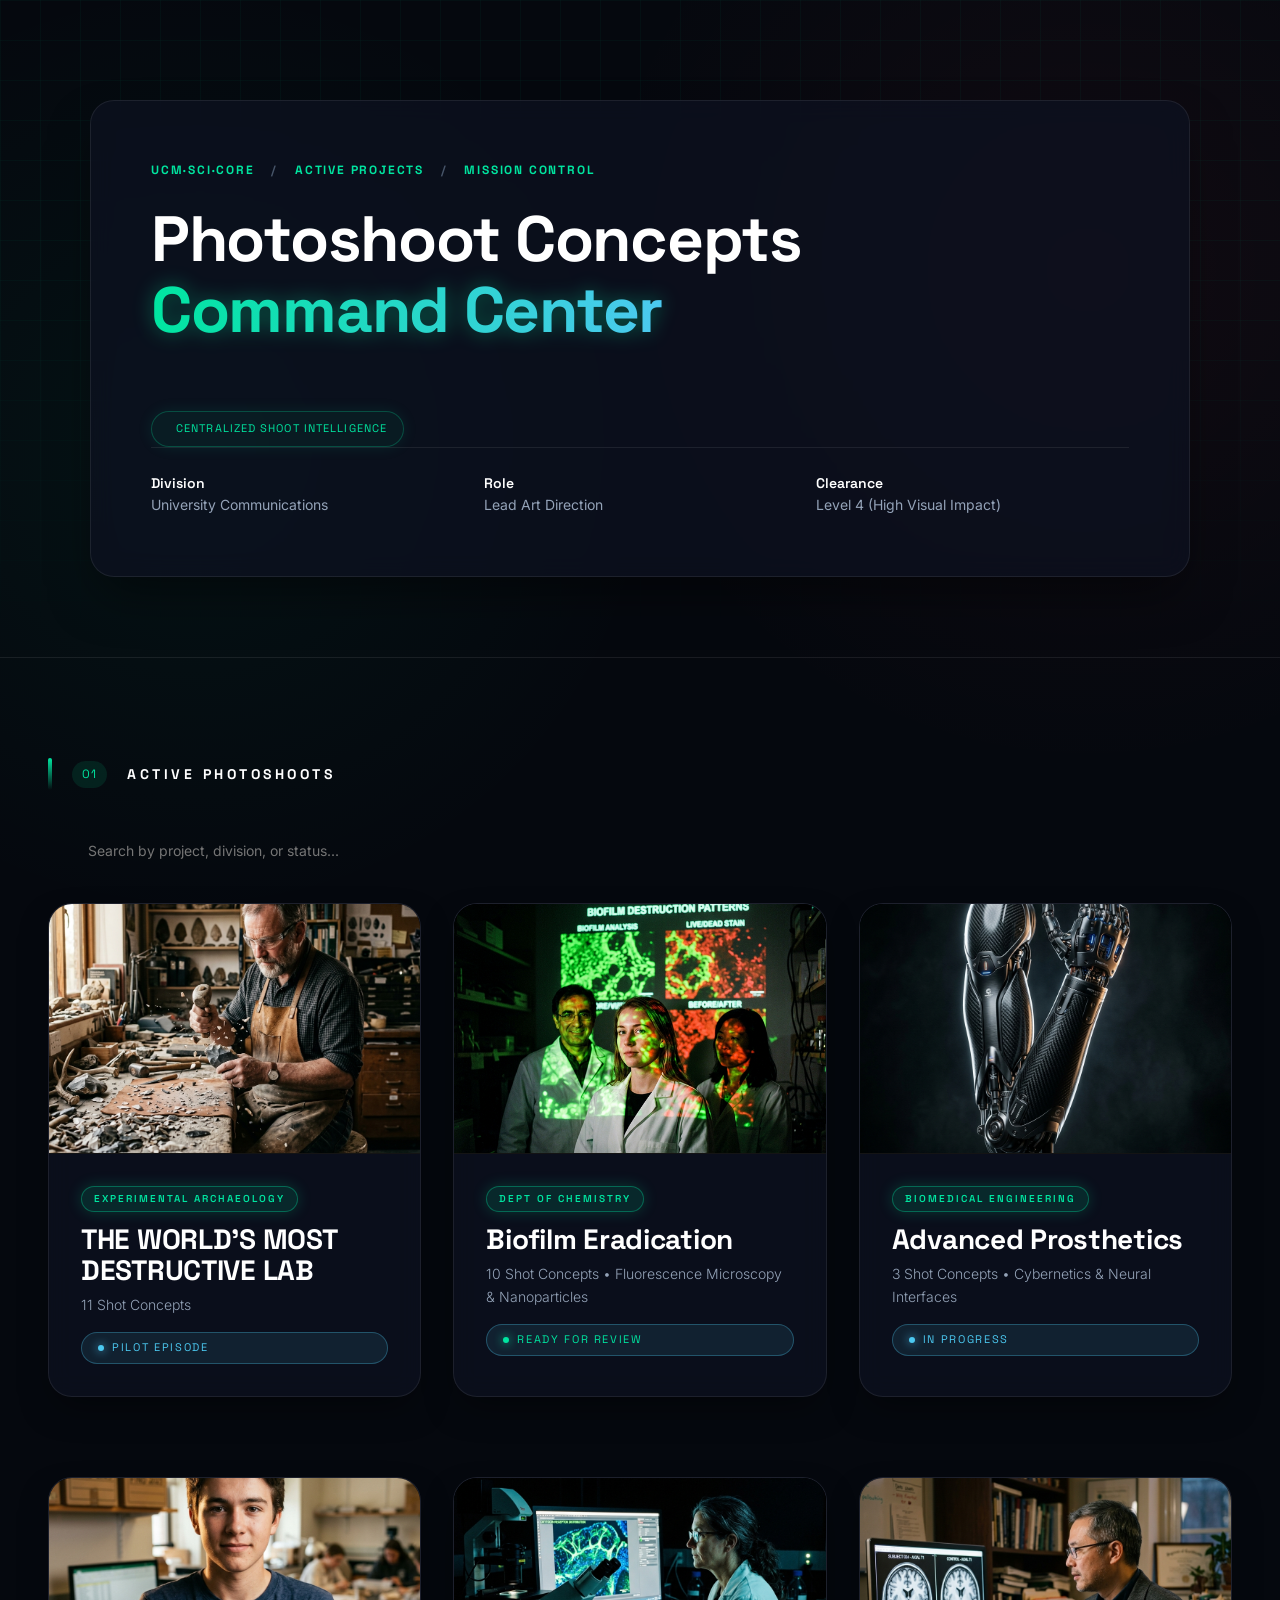
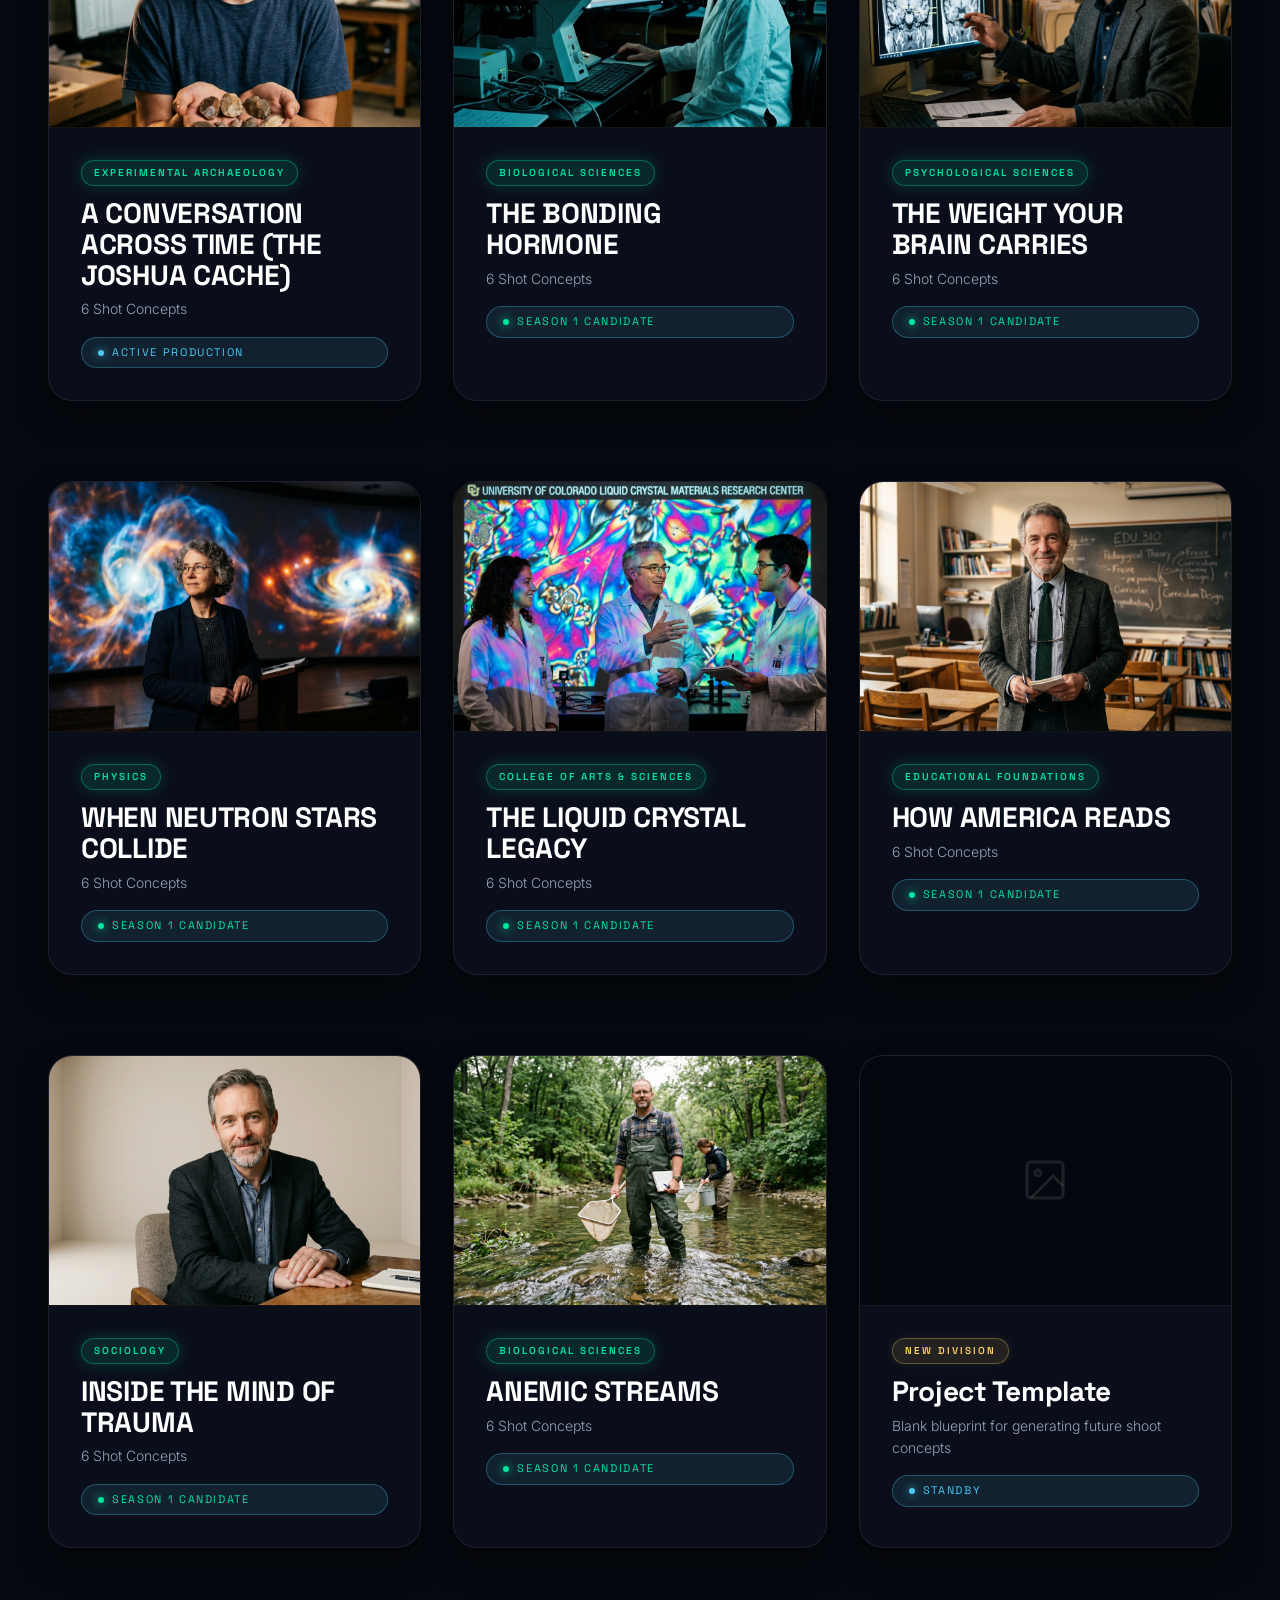
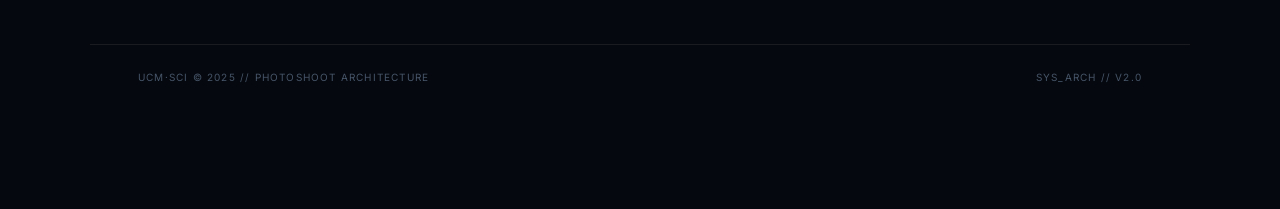
==== index.html @ 8acac0a1 "feat: Add local storage status persistence and interactivity" ====
<!DOCTYPE html>
<html lang="en">
<head>
<meta charset="UTF-8">
<meta name="viewport" content="width=device-width, initial-scale=1.0">
<title>Command Center — Photoshoot Concepts</title>
<link rel="preconnect" href="https://fonts.googleapis.com">
<link rel="preconnect" href="https://fonts.gstatic.com" crossorigin>
<link href="https://fonts.googleapis.com/css2?family=Inter:wght@300;400;500;600&family=Space+Grotesk:wght@500;700&display=swap" rel="stylesheet">
<link rel="stylesheet" href="css/theme.css">
<style>
/* Dashboard-specific tweaks */
.project-card {
  text-decoration: none;
  display: block;
}
.project-card .concept-generated-img {
  border-top: none;
  border-bottom: 1px solid var(--border2);
}
.project-card .concept-meta {
  padding: 32px;
}
.status-indicator {
  display: inline-flex;
  align-items: center;
  gap: 8px;
  font-family: var(--font-display);
  font-size: 11px;
  letter-spacing: 0.15em;
  text-transform: uppercase;
  color: var(--blue);
  background: rgba(76,201,240,0.1);
  padding: 6px 16px;
  border-radius: 100px;
  border: 1px solid rgba(76,201,240,0.3);
  margin-top: 16px;
  cursor: pointer;
  user-select: none;
  transition: transform 0.2s cubic-bezier(0.2, 0.8, 0.2, 1);
}
.status-indicator:hover {
  transform: scale(1.05);
}
.status-indicator .dot {
  width: 6px;
  height: 6px;
  border-radius: 50%;
  background: var(--blue);
  box-shadow: 0 0 10px var(--blue);
}

/* Dashboard Wide Layout */
.dashboard-page {
  max-width: 1600px !important;
}

/* Hover Effects & Interactivity */
.project-card {
  transition: transform 0.3s cubic-bezier(0.2, 0.8, 0.2, 1), box-shadow 0.3s ease;
}
.project-card:hover {
  transform: translateY(-4px) scale(1.01);
  box-shadow: 0 12px 30px rgba(0,0,0,0.4);
  z-index: 2;
}
.project-card .concept-generated-img {
  overflow: hidden;
}
.project-card img {
  transition: transform 0.6s cubic-bezier(0.2, 0.8, 0.2, 1);
}
.project-card:hover img {
  transform: scale(1.06);
}

/* Search Filter */
.search-container {
  margin-bottom: 32px;
  position: relative;
}
.search-input {
  width: 100%;
  max-width: 400px;
  background: var(--bg2);
  border: 1px solid var(--border1);
  color: var(--text1);
  padding: 12px 20px 12px 40px;
  border-radius: 8px;
  font-family: var(--font-body);
  font-size: 14px;
  outline: none;
  transition: border-color 0.3s ease, box-shadow 0.3s ease;
}
.search-input:focus {
  border-color: var(--blue);
  box-shadow: 0 0 0 2px rgba(76,201,240,0.2);
}
.search-icon {
  position: absolute;
  left: 14px;
  top: 50%;
  transform: translateY(-50%);
  width: 16px;
  height: 16px;
  stroke: var(--text2);
  pointer-events: none;
}
</style>
</head>
<body>

<div class="cover">
  <div class="cover-content">
    <div class="cover-meta">
      UCM·SCI·CORE <span>/</span> Active Projects <span>/</span> Mission Control
    </div>
    <h1>Photoshoot Concepts<br><em>Command Center</em></h1>
    <div class="cover-tag"><span class="pulse-dot"></span> Centralized Shoot Intelligence</div>
    <div class="cover-sub">
      <div><strong>Division</strong><br>University Communications</div>
      <div><strong>Role</strong><br>Lead Art Direction</div>
      <div><strong>Clearance</strong><br>Level 4 (High Visual Impact)</div>
    </div>
  </div>
</div>

<main class="page dashboard-page">
  <div class="section-label">
    <div class="section-num">01</div>
    <h2>Active Photoshoots</h2>
  </div>

  <div class="search-container">
    <svg class="search-icon" viewBox="0 0 24 24" fill="none" stroke="currentColor" stroke-width="2" stroke-linecap="round" stroke-linejoin="round">
      <circle cx="11" cy="11" r="8"></circle>
      <line x1="21" y1="21" x2="16.65" y2="16.65"></line>
    </svg>
    <input type="text" id="projectSearch" class="search-input" placeholder="Search by project, division, or status...">
  </div>

  <div class="research-grid" style="grid-template-columns: repeat(auto-fill, minmax(320px, 1fr));">
    
    <!-- EREN PROJECT CARD -->
    <a href="Eren/eren-shoot-brief.html" id="card-eren" class="concept-card project-card hero">
      <div class="concept-generated-img" style="height: 250px;">
        <img src="Eren/images/concept_a.png" alt="THE WORLD'S MOST DESTRUCTIVE LAB Cover" style="width: 100%; height: 100%; object-fit: cover; object-position: center 50%;">
      </div>
      <div class="concept-meta">
        <div class="concept-type-badge">Experimental Archaeology</div>
        <h3 class="concept-title">THE WORLD'S MOST DESTRUCTIVE LAB</h3>
        <p class="concept-tagline">11 Shot Concepts</p>
        <div class="status-indicator">
          <div class="dot" style="background: var(--blue); box-shadow: 0 0 10px var(--blue);"></div>
          <span style="color: var(--blue);">Pilot Episode</span>
        </div>
      </div>
    </a>

    <!-- BIOFILM PROJECT CARD -->
    <a href="Biofilm/biofilm-shoot-brief.html" id="card-biofilm" class="concept-card project-card hero">
      <div class="concept-generated-img" style="height: 250px;">
        <img src="Biofilm/images/concept_a_nano_banana_2_1773427642042.png" alt="Biofilm Cover" style="width: 100%; height: 100%; object-fit: cover; object-position: center 20%;">
      </div>
      <div class="concept-meta">
        <div class="concept-type-badge">Dept of Chemistry</div>
        <h3 class="concept-title">Biofilm Eradication</h3>
        <p class="concept-tagline">10 Shot Concepts • Fluorescence Microscopy & Nanoparticles</p>
        <div class="status-indicator">
          <div class="dot" style="background: var(--green); box-shadow: 0 0 10px var(--green);"></div>
          <span style="color: var(--green);">Ready for Review</span>
        </div>
      </div>
    </a>

    <!-- PROSTHETICS PROJECT CARD -->
    <a href="Prosthetics/prosthetics-shoot-brief.html" id="card-prosthetics" class="concept-card project-card hero">
      <div class="concept-generated-img" style="height: 250px;">
        <img src="Prosthetics/images/prosthetic_concept_cover.png" alt="Prosthetics Cover" style="width: 100%; height: 100%; object-fit: cover; object-position: center 50%;">
      </div>
      <div class="concept-meta">
        <div class="concept-type-badge">Biomedical Engineering</div>
        <h3 class="concept-title">Advanced Prosthetics</h3>
        <p class="concept-tagline">3 Shot Concepts • Cybernetics & Neural Interfaces</p>
        <div class="status-indicator">
          <div class="dot" style="background: var(--blue); box-shadow: 0 0 10px var(--blue);"></div>
          <span style="color: var(--blue);">In Progress</span>
        </div>
      </div>
    </a>


    <!-- JOSHUACACHE PROJECT CARD -->
    <a href="JoshuaCache/joshuacache-shoot-brief.html" id="card-joshuacache" class="concept-card project-card hero">
      <div class="concept-generated-img" style="height: 250px;">
        <img src="JoshuaCache/images/concept_a.png" alt="A CONVERSATION ACROSS TIME (THE JOSHUA CACHE) Cover" style="width: 100%; height: 100%; object-fit: cover; object-position: center 50%;">
      </div>
      <div class="concept-meta">
        <div class="concept-type-badge">Experimental Archaeology</div>
        <h3 class="concept-title">A CONVERSATION ACROSS TIME (THE JOSHUA CACHE)</h3>
        <p class="concept-tagline">6 Shot Concepts</p>
        <div class="status-indicator">
          <div class="dot" style="background: var(--blue); box-shadow: 0 0 10px var(--blue);"></div>
          <span style="color: var(--blue);">Active Production</span>
        </div>
      </div>
    </a>

    <!-- CALDWELL PROJECT CARD -->
    <a href="Caldwell/caldwell-shoot-brief.html" id="card-caldwell" class="concept-card project-card hero">
      <div class="concept-generated-img" style="height: 250px;">
        <img src="Caldwell/images/concept_a.png" alt="THE BONDING HORMONE Cover" style="width: 100%; height: 100%; object-fit: cover; object-position: center 50%;">
      </div>
      <div class="concept-meta">
        <div class="concept-type-badge">Biological Sciences</div>
        <h3 class="concept-title">THE BONDING HORMONE</h3>
        <p class="concept-tagline">6 Shot Concepts</p>
        <div class="status-indicator">
          <div class="dot" style="background: var(--green); box-shadow: 0 0 10px var(--green);"></div>
          <span style="color: var(--green);">Season 1 Candidate</span>
        </div>
      </div>
    </a>

    <!-- GUNSTAD PROJECT CARD -->
    <a href="Gunstad/gunstad-shoot-brief.html" id="card-gunstad" class="concept-card project-card hero">
      <div class="concept-generated-img" style="height: 250px;">
        <img src="Gunstad/images/concept_a.png" alt="THE WEIGHT YOUR BRAIN CARRIES Cover" style="width: 100%; height: 100%; object-fit: cover; object-position: center 50%;">
      </div>
      <div class="concept-meta">
        <div class="concept-type-badge">Psychological Sciences</div>
        <h3 class="concept-title">THE WEIGHT YOUR BRAIN CARRIES</h3>
        <p class="concept-tagline">6 Shot Concepts</p>
        <div class="status-indicator">
          <div class="dot" style="background: var(--green); box-shadow: 0 0 10px var(--green);"></div>
          <span style="color: var(--green);">Season 1 Candidate</span>
        </div>
      </div>
    </a>

    <!-- DEXHEIMER PROJECT CARD -->
    <a href="Dexheimer/dexheimer-shoot-brief.html" id="card-dexheimer" class="concept-card project-card hero">
      <div class="concept-generated-img" style="height: 250px;">
        <img src="Dexheimer/images/concept_a.png" alt="WHEN NEUTRON STARS COLLIDE Cover" style="width: 100%; height: 100%; object-fit: cover; object-position: center 50%;">
      </div>
      <div class="concept-meta">
        <div class="concept-type-badge">Physics</div>
        <h3 class="concept-title">WHEN NEUTRON STARS COLLIDE</h3>
        <p class="concept-tagline">6 Shot Concepts</p>
        <div class="status-indicator">
          <div class="dot" style="background: var(--green); box-shadow: 0 0 10px var(--green);"></div>
          <span style="color: var(--green);">Season 1 Candidate</span>
        </div>
      </div>
    </a>

    <!-- LIQUIDCRYSTAL PROJECT CARD -->
    <a href="LiquidCrystal/liquidcrystal-shoot-brief.html" id="card-liquidcrystal" class="concept-card project-card hero">
      <div class="concept-generated-img" style="height: 250px;">
        <img src="LiquidCrystal/images/concept_a.png" alt="THE LIQUID CRYSTAL LEGACY Cover" style="width: 100%; height: 100%; object-fit: cover; object-position: center 50%;">
      </div>
      <div class="concept-meta">
        <div class="concept-type-badge">College of Arts & Sciences</div>
        <h3 class="concept-title">THE LIQUID CRYSTAL LEGACY</h3>
        <p class="concept-tagline">6 Shot Concepts</p>
        <div class="status-indicator">
          <div class="dot" style="background: var(--green); box-shadow: 0 0 10px var(--green);"></div>
          <span style="color: var(--green);">Season 1 Candidate</span>
        </div>
      </div>
    </a>

    <!-- RASINSKI PROJECT CARD -->
    <a href="Rasinski/rasinski-shoot-brief.html" id="card-rasinski" class="concept-card project-card hero">
      <div class="concept-generated-img" style="height: 250px;">
        <img src="Rasinski/images/concept_a.png" alt="HOW AMERICA READS Cover" style="width: 100%; height: 100%; object-fit: cover; object-position: center 50%;">
      </div>
      <div class="concept-meta">
        <div class="concept-type-badge">Educational Foundations</div>
        <h3 class="concept-title">HOW AMERICA READS</h3>
        <p class="concept-tagline">6 Shot Concepts</p>
        <div class="status-indicator">
          <div class="dot" style="background: var(--green); box-shadow: 0 0 10px var(--green);"></div>
          <span style="color: var(--green);">Season 1 Candidate</span>
        </div>
      </div>
    </a>

    <!-- ADAMS PROJECT CARD -->
    <a href="Adams/adams-shoot-brief.html" id="card-adams" class="concept-card project-card hero">
      <div class="concept-generated-img" style="height: 250px;">
        <img src="Adams/images/concept_a.png" alt="INSIDE THE MIND OF TRAUMA Cover" style="width: 100%; height: 100%; object-fit: cover; object-position: center 50%;">
      </div>
      <div class="concept-meta">
        <div class="concept-type-badge">Sociology</div>
        <h3 class="concept-title">INSIDE THE MIND OF TRAUMA</h3>
        <p class="concept-tagline">6 Shot Concepts</p>
        <div class="status-indicator">
          <div class="dot" style="background: var(--green); box-shadow: 0 0 10px var(--green);"></div>
          <span style="color: var(--green);">Season 1 Candidate</span>
        </div>
      </div>
    </a>

    <!-- COSTELLO PROJECT CARD -->
    <a href="Costello/costello-shoot-brief.html" id="card-costello" class="concept-card project-card hero">
      <div class="concept-generated-img" style="height: 250px;">
        <img src="Costello/images/concept_a.png" alt="ANEMIC STREAMS Cover" style="width: 100%; height: 100%; object-fit: cover; object-position: center 50%;">
      </div>
      <div class="concept-meta">
        <div class="concept-type-badge">Biological Sciences</div>
        <h3 class="concept-title">ANEMIC STREAMS</h3>
        <p class="concept-tagline">6 Shot Concepts</p>
        <div class="status-indicator">
          <div class="dot" style="background: var(--green); box-shadow: 0 0 10px var(--green);"></div>
          <span style="color: var(--green);">Season 1 Candidate</span>
        </div>
      </div>
    </a>

    <!-- PLACEHOLDER PROJECT CARD -->
    <a href="_templates/empty_brief.html" id="card-template" class="concept-card project-card doc">
      <div class="concept-generated-img" style="height: 250px; background: rgba(0,0,0,0.5);">
         <!-- Placeholder empty space for a thumbnail -->
         <svg width="48" height="48" viewBox="0 0 24 24" fill="none" stroke="rgba(255,255,255,0.1)" stroke-width="1.5" style="margin: auto;">
           <rect x="3" y="3" width="18" height="18" rx="2" ry="2"></rect>
           <circle cx="8.5" cy="8.5" r="1.5"></circle>
           <polyline points="21 15 16 10 5 21"></polyline>
         </svg>
      </div>
      <div class="concept-meta">
        <div class="concept-type-badge">New Division</div>
        <h3 class="concept-title">Project Template</h3>
        <p class="concept-tagline">Blank blueprint for generating future shoot concepts</p>
        <div class="status-indicator">
          <div class="dot"></div>
          <span>Standby</span>
        </div>
      </div>
    </a>

  </div>
</main>

<footer class="footer">
  <div>UCM·SCI © 2025 // Photoshoot Architecture</div>
  <div>Sys_Arch // v2.0</div>
</footer>

<script>
  // Search Filter Logic
  document.getElementById('projectSearch').addEventListener('input', function(e) {
    const term = e.target.value.toLowerCase();
    const cards = document.querySelectorAll('.project-card');
    
    cards.forEach(card => {
      const meta = card.querySelector('.concept-meta');
      if (meta) {
        const text = meta.textContent.toLowerCase();
        if (text.includes(term)) {
          card.style.display = 'block';
        } else {
          card.style.display = 'none';
        }
      }
    });
  });

  // Status Indicator Cycle Logic
  const STATUS_CYCLE = [
    { text: 'Standby', color: '#64748b', border: 'rgba(100,116,139,0.3)', bg: 'rgba(100,116,139,0.1)' },
    { text: 'In Progress', color: 'var(--blue)', border: 'rgba(76,201,240,0.3)', bg: 'rgba(76,201,240,0.1)' },
    { text: 'Active Production', color: '#f72585', border: 'rgba(247,37,133,0.3)', bg: 'rgba(247,37,133,0.1)' },
    { text: 'Ready for Review', color: '#f59e0b', border: 'rgba(245,158,11,0.3)', bg: 'rgba(245,158,11,0.1)' },
    { text: 'Completed', color: 'var(--green)', border: 'rgba(0,229,160,0.3)', bg: 'rgba(0,229,160,0.1)' }
  ];

  document.querySelectorAll('.status-indicator').forEach(indicator => {
    const cardId = indicator.closest('.project-card').id;
    if (!cardId) return;

    // Load from local storage
    const savedStatus = localStorage.getItem('status_' + cardId);
    if (savedStatus) {
      const statusData = JSON.parse(savedStatus);
      applyStatus(indicator, statusData);
    }

    // Handle click
    indicator.addEventListener('click', (e) => {
      e.preventDefault(); // Stop link navigation
      e.stopPropagation();

      const currentText = indicator.querySelector('span').innerText;
      let currentIndex = STATUS_CYCLE.findIndex(s => s.text === currentText);
      
      let nextIndex = (currentIndex + 1) % STATUS_CYCLE.length;
      const nextStatus = STATUS_CYCLE[nextIndex];

      applyStatus(indicator, nextStatus);
      localStorage.setItem('status_' + cardId, JSON.stringify(nextStatus));
    });
  });

  function applyStatus(indicator, statusData) {
    indicator.querySelector('span').innerText = statusData.text;
    indicator.querySelector('span').style.color = statusData.color;
    indicator.style.borderColor = statusData.border;
    indicator.style.background = statusData.bg;
    indicator.querySelector('.dot').style.background = statusData.color;
    indicator.querySelector('.dot').style.boxShadow = `0 0 10px ${statusData.color}`;
  }
</script>

</body>
</html>
---- css/theme.css ----
:root {
  --bg:          #05080e;
  --surface:     rgba(13, 18, 33, 0.7);
  --surface2:    rgba(19, 26, 46, 0.8);
  --border:      rgba(0, 229, 160, 0.25);
  --border2:     rgba(255, 255, 255, 0.08);
  --green:       #00e5a0;
  --green-glow:  rgba(0, 229, 160, 0.3);
  --red:         #ff4d6d;
  --blue:        #4cc9f0;
  --amber:       #ffd166;
  --purple:      #b388ff;
  --text:        #e2e8f0;
  --muted:       #94a3b8;
  --dim:         #475569;
  
  --font-sans:   'Inter', system-ui, sans-serif;
  --font-display: 'Space Grotesk', monospace;
  
  --glass-blur:  blur(12px);
  --glass-shadow: 0 8px 32px 0 rgba(0, 0, 0, 0.37);
}

*, *::before, *::after { box-sizing: border-box; margin: 0; padding: 0; }

body {
  background: var(--bg);
  background-image: 
    radial-gradient(circle at 15% 50%, rgba(0, 229, 160, 0.05) 0%, transparent 40%),
    radial-gradient(circle at 85% 30%, rgba(255, 77, 109, 0.05) 0%, transparent 40%);
  background-attachment: fixed;
  color: var(--text);
  font-family: var(--font-sans);
  font-size: 15px;
  line-height: 1.6;
  padding: 0 0 100px;
  -webkit-font-smoothing: antialiased;
}

/* ── COVER ───────────────────────────────────────────────── */
.cover {
  position: relative;
  overflow: hidden;
  padding: 100px 64px 80px;
  border-bottom: 1px solid var(--border2);
  display: flex;
  justify-content: center;
}

.cover::before {
  content: '';
  position: absolute;
  inset: 0;
  z-index: 0;
  opacity: 0.15;
  background-image: linear-gradient(var(--border) 1px, transparent 1px), linear-gradient(90deg, var(--border) 1px, transparent 1px);
  background-size: 40px 40px;
  mask-image: linear-gradient(to bottom, black 40%, transparent 100%);
  -webkit-mask-image: linear-gradient(to bottom, black 40%, transparent 100%);
}

.cover-content {
  position: relative;
  z-index: 1;
  background: var(--surface);
  backdrop-filter: var(--glass-blur);
  -webkit-backdrop-filter: var(--glass-blur);
  border: 1px solid var(--border2);
  border-radius: 24px;
  padding: 60px;
  max-width: 1100px;
  width: 100%;
  box-shadow: var(--glass-shadow), 0 0 40px rgba(0, 229, 160, 0.1);
  box-shadow: 0 25px 50px -12px rgba(0, 0, 0, 0.5);
  transition: transform 0.3s ease, box-shadow 0.3s ease;
}

.cover-content:hover {
  transform: translateY(-5px);
  box-shadow: 0 35px 60px -15px rgba(0, 229, 160, 0.15);
}

.cover-meta {
  font-family: var(--font-display);
  font-size: 12px;
  letter-spacing: 0.15em;
  color: var(--green);
  text-transform: uppercase;
  margin-bottom: 24px;
  font-weight: 700;
}
.cover-meta span { color: var(--dim); margin: 0 12px; }
.cover h1 {
  font-family: var(--font-display);
  font-size: clamp(36px, 6vw, 64px);
  font-weight: 700;
  letter-spacing: -0.02em;
  line-height: 1.1;
  color: #fff;
  margin-bottom: 30px;
}
.cover h1 em {
  font-style: normal;
  display: inline-block;
  background: linear-gradient(90deg, var(--green), #4cc9f0);
  -webkit-background-clip: text;
  background-clip: text;
  -webkit-text-fill-color: transparent;
  filter: drop-shadow(0 0 10px rgba(0, 229, 160, 0.4));
}
.cover-sub {
  font-size: 14px;
  color: var(--muted);
  display: grid;
  grid-template-columns: repeat(auto-fit, minmax(200px, 1fr));
  gap: 20px;
  padding-top: 24px;
  border-top: 1px solid var(--border2);
}
.cover-sub div strong { color: #fff; font-weight: 600; font-family: var(--font-display);}

.cover-tag {
  display: inline-flex;
  align-items: center;
  gap: 8px;
  background: rgba(0,229,160,0.05);
  border: 1px solid var(--border);
  border-radius: 100px;
  padding: 8px 16px;
  font-family: var(--font-display);
  font-size: 11px;
  letter-spacing: 0.1em;
  text-transform: uppercase;
  color: var(--green);
  margin-top: 36px;
  box-shadow: 0 0 15px rgba(0, 229, 160, 0.1);
}

/* ── LAYOUT ──────────────────────────────────────────────── */
.page { max-width: 1100px; margin: 0 auto; padding: 0 48px; }

/* ── SECTION HEADERS ─────────────────────────────────────── */
.section-label {
  display: flex;
  align-items: center;
  gap: 20px;
  margin: 100px 0 40px;
}
.section-label::before {
  content: '';
  display: block;
  width: 4px;
  height: 32px;
  background: linear-gradient(to bottom, var(--green), transparent);
  border-radius: 2px;
  flex-shrink: 0;
}
.section-label h2 {
  font-family: var(--font-display);
  font-size: 14px;
  letter-spacing: 0.25em;
  text-transform: uppercase;
  color: #fff;
  font-weight: 700;
}
.section-label .section-num {
  font-family: var(--font-display);
  font-size: 12px;
  letter-spacing: 0.1em;
  color: var(--green);
  background: rgba(0,229,160,0.1);
  padding: 4px 10px;
  border-radius: 100px;
}

/* ── RESEARCH SECTION ────────────────────────────────────── */
.research-grid {
  display: grid;
  grid-template-columns: repeat(auto-fit, minmax(300px, 1fr));
  gap: 32px;
  margin-bottom: 32px;
}
@media (max-width: 700px) { .research-grid { grid-template-columns: 1fr; } }

.info-card, .info-card-full {
  background: var(--surface);
  backdrop-filter: var(--glass-blur);
  -webkit-backdrop-filter: var(--glass-blur);
  border: 1px solid var(--border2);
  border-radius: 16px;
  padding: 32px;
  box-shadow: 0 10px 30px -10px rgba(0,0,0,0.5);
  transition: transform 0.3s ease, box-shadow 0.3s ease;
}
.info-card-full {
  margin-bottom: 32px;
}
.info-card:hover, .info-card-full:hover {
  transform: translateY(-2px);
  box-shadow: 0 20px 40px -10px rgba(0,0,0,0.6);
  border-color: rgba(255, 255, 255, 0.15);
}

.info-card h3, .info-card-full h3 {
  font-family: var(--font-display);
  font-size: 13px;
  letter-spacing: 0.15em;
  text-transform: uppercase;
  color: var(--amber);
  font-weight: 700;
  margin-bottom: 16px;
  display: flex;
  align-items: center;
  gap: 12px;
}
.info-card p, .info-card-full p {
  font-size: 15px;
  line-height: 1.8;
  color: var(--text);
  font-family: var(--font-sans);
  font-weight: 300;
}
.info-card p + p { margin-top: 10px; }

.stat-row {
  display: grid;
  grid-template-columns: repeat(auto-fit, minmax(200px, 1fr));
  gap: 24px;
  margin-bottom: 40px;
}
@media (max-width: 700px) { .stat-row { grid-template-columns: 1fr; } }

.stat-card {
  background: linear-gradient(135deg, rgba(255,77,109,0.05), rgba(0,0,0,0));
  border: 1px solid rgba(255,77,109,0.2);
  border-radius: 16px;
  padding: 32px 24px;
  text-align: center;
  position: relative;
  overflow: hidden;
}
.stat-card::after {
  content: '';
  position: absolute;
  top: 0; left: 0; right: 0; height: 1px;
  background: linear-gradient(90deg, transparent, rgba(255,77,109,0.5), transparent);
}
.stat-card .stat-val {
  font-family: var(--font-display);
  font-size: 48px;
  font-weight: 700;
  color: var(--red);
  letter-spacing: -0.02em;
  line-height: 1;
  display: block;
  text-shadow: 0 0 20px rgba(255,77,109,0.4);
}
.stat-card .stat-label {
  font-size: 11px;
  letter-spacing: 0.15em;
  color: var(--text);
  text-transform: uppercase;
  margin-top: 12px;
  display: block;
  font-weight: 500;
}

/* ── WORKFLOW TIMELINE ───────────────────────────────────── */
.workflow {
  display: flex;
  flex-direction: column;
  gap: 0;
  margin-bottom: 8px;
}
.workflow-step {
  display: grid;
  grid-template-columns: 48px 1fr;
  gap: 24px;
  padding: 24px 0;
  border-bottom: 1px dashed var(--border2);
  align-items: start;
}
.workflow-step:last-child { border-bottom: none; }
.workflow-num {
  font-family: var(--font-display);
  font-size: 24px;
  font-weight: 700;
  color: var(--dim);
  line-height: 1;
  padding-top: 4px;
  text-align: right;
  position: relative;
}
.workflow-num::after {
  content: '';
  position: absolute;
  top: 14px; right: -16px;
  width: 6px; height: 6px;
  border-radius: 50%;
  background: var(--dim);
}
.workflow-content h4 {
  font-family: var(--font-display);
  font-size: 14px;
  letter-spacing: 0.1em;
  text-transform: uppercase;
  color: var(--blue);
  font-weight: 700;
  margin-bottom: 8px;
}
.workflow-content p {
  font-size: 15px;
  color: var(--text);
  font-weight: 300;
  line-height: 1.7;
}
.workflow-badge {
  display: inline-block;
  background: rgba(0,229,160,0.1);
  border: 1px solid var(--border);
  color: var(--green);
  font-size: 9px;
  letter-spacing: 0.2em;
  text-transform: uppercase;
  padding: 4px 10px;
  border-radius: 100px;
  margin-top: 12px;
  font-weight: 600;
}

/* ── CONCEPT CARDS ───────────────────────────────────────── */
.type-divider {
  display: flex;
  align-items: center;
  gap: 24px;
  margin: 80px 0 40px;
}
.type-divider h3 {
  font-family: var(--font-display);
  font-size: 14px;
  letter-spacing: 0.2em;
  text-transform: uppercase;
  white-space: nowrap;
  font-weight: 700;
}
.type-divider.posed h3 { color: var(--purple); text-shadow: 0 0 15px rgba(179,136,255,0.4); }
.type-divider.doc h3 { color: var(--amber); text-shadow: 0 0 15px rgba(255,209,102,0.4); }
.type-divider::after {
  content: '';
  flex: 1;
  height: 1px;
  background: var(--border2);
}

.concept-card {
  background: var(--surface);
  backdrop-filter: var(--glass-blur);
  -webkit-backdrop-filter: var(--glass-blur);
  border: 1px solid var(--border2);
  border-radius: 24px;
  margin-bottom: 48px;
  overflow: hidden;
  box-shadow: 0 15px 35px -10px rgba(0,0,0,0.5);
  transition: transform 0.3s ease, border-color 0.3s ease, box-shadow 0.3s ease;
}
.concept-card:hover {
  border-color: rgba(255, 255, 255, 0.15);
  box-shadow: 0 20px 40px -10px rgba(0,0,0,0.7);
  transform: translateY(-2px);
}
.concept-header {
  display: flex;
  align-items: flex-start;
  gap: 24px;
  padding: 32px 32px 24px;
  border-bottom: 1px solid var(--border2);
  background: linear-gradient(to bottom, rgba(255,255,255,0.02), transparent);
}
.concept-num {
  font-family: var(--font-display);
  font-size: 56px;
  font-weight: 700;
  line-height: 0.8;
  flex-shrink: 0;
  width: 64px;
  text-align: center;
}
.concept-card.posed .concept-num { color: rgba(179,136,255,0.25); }
.concept-card.doc .concept-num   { color: rgba(255,209,102,0.25); }
.concept-card.hero .concept-num  { color: rgba(0,229,160,0.4); }

.concept-meta { flex: 1; min-width: 0; display: flex; flex-direction: column; justify-content: center;}
.concept-type-badge {
  display: inline-flex;
  font-family: var(--font-display);
  font-size: 10px;
  letter-spacing: 0.2em;
  text-transform: uppercase;
  padding: 4px 12px;
  border-radius: 100px;
  font-weight: 600;
  margin-bottom: 12px;
  width: fit-content;
}
.posed .concept-type-badge {
  background: rgba(179,136,255,0.1);
  border: 1px solid rgba(179,136,255,0.3);
  color: var(--purple);
  box-shadow: 0 0 10px rgba(179,136,255,0.1);
}
.doc .concept-type-badge {
  background: rgba(255,209,102,0.1);
  border: 1px solid rgba(255,209,102,0.3);
  color: var(--amber);
  box-shadow: 0 0 10px rgba(255,209,102,0.1);
}
.hero .concept-type-badge {
  background: rgba(0,229,160,0.12);
  border: 1px solid rgba(0,229,160,0.35);
  color: var(--green);
  box-shadow: 0 0 15px rgba(0,229,160,0.2);
}
.concept-title {
  font-family: var(--font-display);
  font-size: 28px;
  font-weight: 700;
  color: #fff;
  letter-spacing: -0.01em;
  line-height: 1.1;
  margin-bottom: 8px;
}
.concept-tagline {
  font-size: 14px;
  color: var(--muted);
  font-weight: 300;
}

.concept-body {
  display: grid;
  grid-template-columns: 1fr 320px;
  gap: 0;
  padding: 32px;
}
@media (max-width: 750px) { .concept-body { grid-template-columns: 1fr; } }

.concept-desc {
  padding-right: 32px;
  border-right: 1px solid var(--border2);
}
@media (max-width: 750px) { .concept-desc { border-right: none; border-bottom: 1px solid var(--border2); padding-right: 0; padding-bottom: 24px; margin-bottom: 24px; } }

.concept-desc p {
  font-size: 15px;
  font-weight: 300;
  line-height: 1.8;
  color: var(--text);
  margin-bottom: 16px;
}
.concept-desc ul {
  padding-left: 0;
  list-style: none;
}
.concept-desc li {
  font-size: 14px;
  color: var(--muted);
  padding: 6px 0 6px 24px;
  position: relative;
  line-height: 1.6;
}
.concept-desc li::before {
  content: '→';
  position: absolute;
  left: 0;
  color: var(--green);
  font-family: var(--font-display);
  font-size: 14px;
}

.concept-tech {
  padding-left: 32px;
}
@media (max-width: 750px) { .concept-tech { padding-left: 0; } }

.concept-tech h5 {
  font-family: var(--font-display);
  font-size: 11px;
  letter-spacing: 0.15em;
  text-transform: uppercase;
  color: var(--blue);
  margin-bottom: 16px;
  font-weight: 700;
}
.tech-line {
  display: flex;
  justify-content: space-between;
  align-items: center;
  padding: 10px 0;
  border-bottom: 1px dashed var(--border2);
  font-size: 13px;
}
.tech-line:last-child { border-bottom: none; }
.tech-key { color: var(--muted); font-family: var(--font-display); letter-spacing: 0.05em;}
.tech-val { color: var(--text); text-align: right; max-width: 150px; font-weight: 500;}

.concept-generated-img {
  width: 100%;
  border-top: 1px solid var(--border2);
  border-bottom: 1px solid var(--border2);
  background: #000;
  display: flex;
  justify-content: center;
  align-items: center;
  overflow: hidden;
}
.concept-generated-img img {
  width: 100%;
  height: auto;
  max-height: 600px;
  object-fit: cover;
  display: block;
}

.concept-diagram {
  background: rgba(0,0,0,0.2);
  border-top: 1px solid var(--border2);
  padding: 24px 32px;
}
.concept-diagram h5 {
  font-family: var(--font-display);
  font-size: 10px;
  letter-spacing: 0.15em;
  text-transform: uppercase;
  color: var(--dim);
  margin-bottom: 16px;
}

.concept-prompt {
  background: rgba(0,0,0,0.4);
  padding: 24px 32px;
}
.concept-prompt h5 {
  font-family: var(--font-display);
  font-size: 10px;
  letter-spacing: 0.15em;
  text-transform: uppercase;
  color: var(--muted);
  margin-bottom: 12px;
  display: flex;
  justify-content: space-between;
}
.concept-prompt h5 span {
  color: var(--green);
  background: rgba(0,229,160,0.1);
  padding: 2px 8px;
  border-radius: 4px;
}
.prompt-text {
  font-size: 13px;
  color: var(--text);
  line-height: 1.8;
  background: rgba(255,255,255,0.02);
  border: 1px solid rgba(255,255,255,0.05);
  border-radius: 8px;
  padding: 16px 20px;
  font-family: 'Courier New', Courier, monospace;
}

/* ── ACTION ITEMS ────────────────────────────────────────── */
.actions-grid {
  display: grid;
  grid-template-columns: 1fr 1fr;
  gap: 20px;
}
@media (max-width: 700px) { .actions-grid { grid-template-columns: 1fr; } }

.action-group {
  background: var(--surface);
  border: 1px solid var(--border2);
  border-radius: 6px;
  padding: 22px;
}
.action-group h4 {
  font-size: 9px;
  letter-spacing: 0.2em;
  text-transform: uppercase;
  color: var(--green);
  margin-bottom: 14px;
  font-weight: bold;
}
.action-item {
  display: flex;
  gap: 12px;
  align-items: flex-start;
  padding: 8px 0;
  border-bottom: 1px solid var(--border2);
  font-size: 12px;
  line-height: 1.5;
  font-family: Georgia, 'Times New Roman', serif;
  color: var(--text);
}
.action-item:last-child { border-bottom: none; }
.action-box {
  width: 14px;
  height: 14px;
  border: 1.5px solid var(--dim);
  border-radius: 2px;
  flex-shrink: 0;
  margin-top: 2px;
}

/* ── SVG DIAGRAM STYLES ──────────────────────────────────── */
.diag-label { font-family: 'Courier New', Courier, monospace; font-size: 10px; fill: #6b7280; }
.diag-label-bright { font-family: 'Courier New', Courier, monospace; font-size: 10px; fill: #a8b4c0; }
.diag-subject { fill: rgba(76,201,240,0.15); stroke: #4cc9f0; stroke-width: 1; }
.diag-subject-main { fill: rgba(0,229,160,0.15); stroke: #00e5a0; stroke-width: 1.5; }
.diag-wall { fill: rgba(255,255,255,0.04); stroke: #3a4055; stroke-width: 1.5; }
.diag-projector { fill: rgba(255,209,102,0.1); stroke: #ffd166; stroke-width: 1; }
.diag-camera { fill: rgba(179,136,255,0.1); stroke: #b388ff; stroke-width: 1; }
.diag-screen { fill: rgba(0,229,160,0.06); stroke: rgba(0,229,160,0.4); stroke-width: 1; }
.diag-cone { fill: rgba(0,229,160,0.04); stroke: rgba(0,229,160,0.2); stroke-width: 0.5; }
.diag-object { fill: rgba(255,77,109,0.12); stroke: #ff4d6d; stroke-width: 1; }
.diag-light { stroke: rgba(0,229,160,0.4); stroke-width: 0.7; stroke-dasharray: 3 3; fill: none; }
.diag-depth { stroke: #3a4055; stroke-width: 0.5; stroke-dasharray: 2 4; fill: none; }
.diag-arrow { stroke: #3a4055; stroke-width: 1; fill: none; }

/* ── FOOTER ──────────────────────────────────────────────── */
.footer {
  border-top: 1px solid var(--border2);
  padding: 24px 48px;
  max-width: 1100px;
  margin: 48px auto 0;
  display: flex;
  justify-content: space-between;
  align-items: center;
  font-size: 10px;
  letter-spacing: 0.12em;
  color: var(--dim);
  text-transform: uppercase;
}
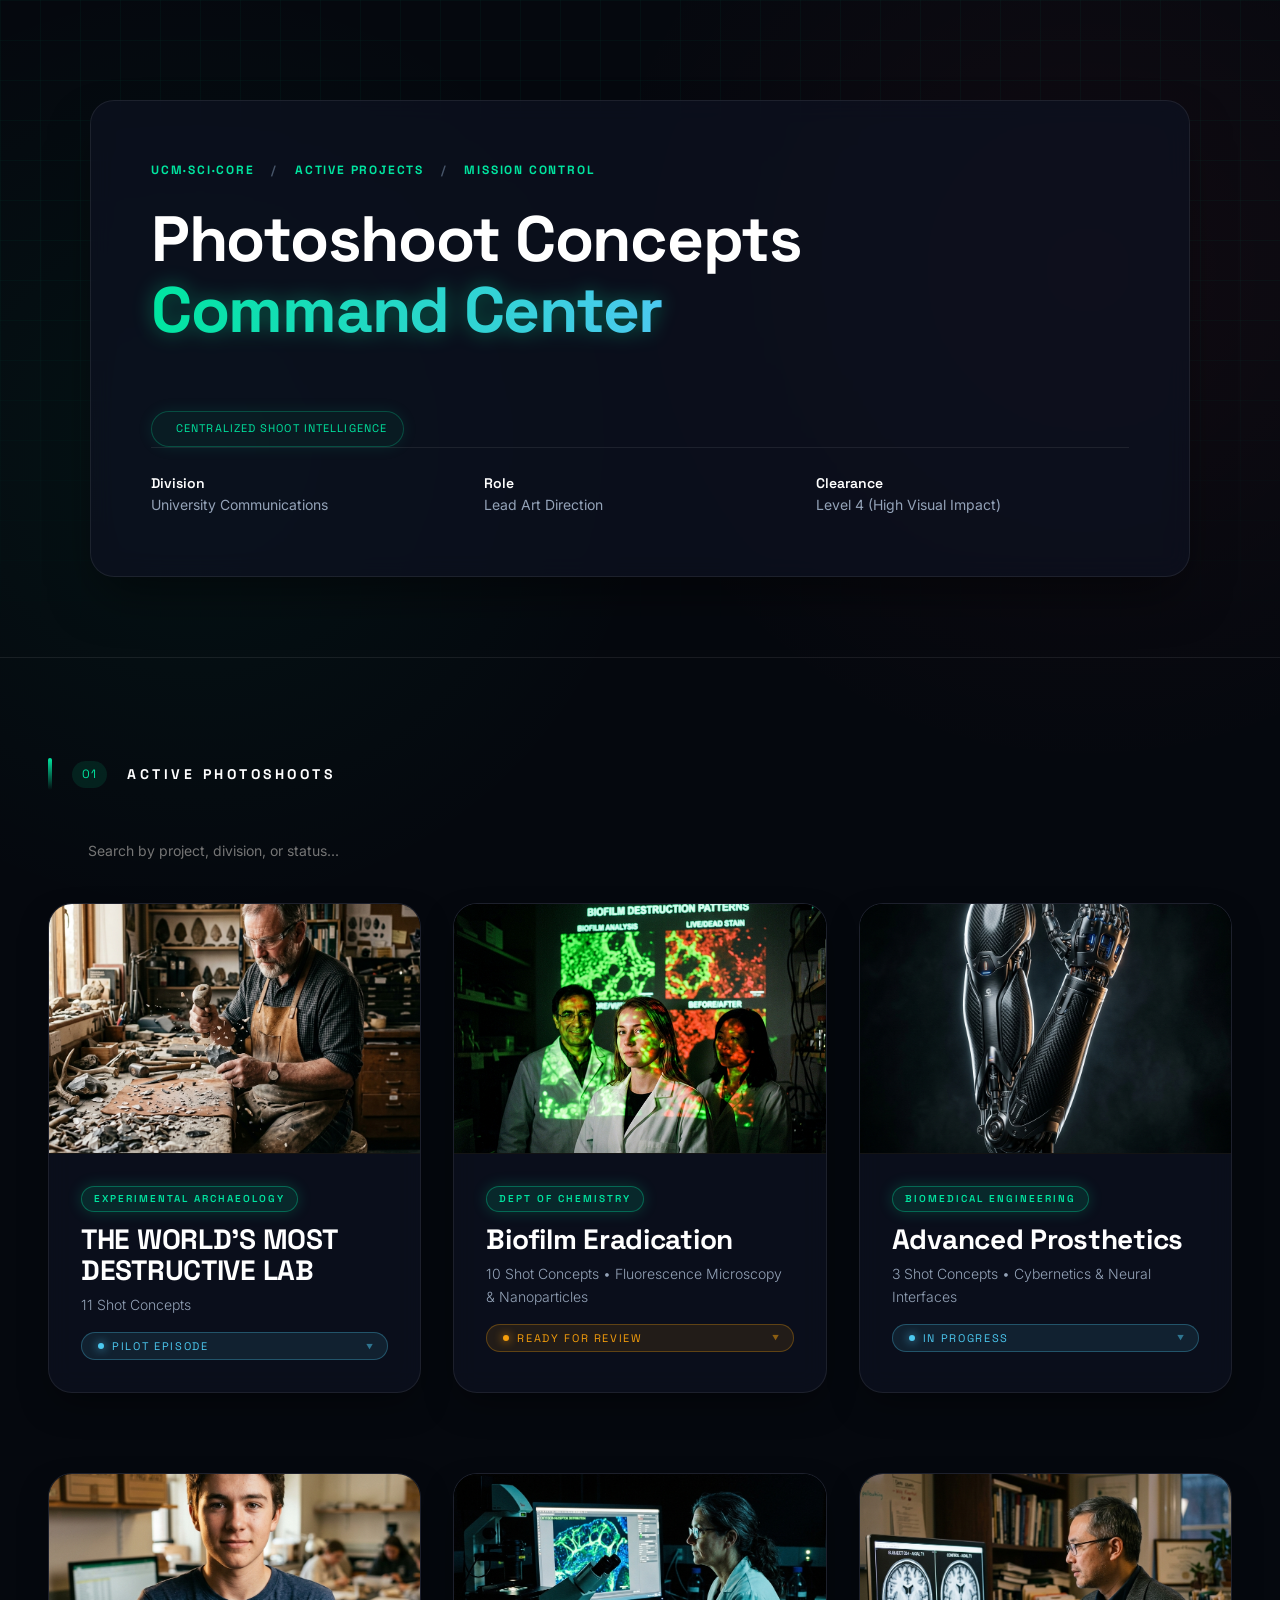
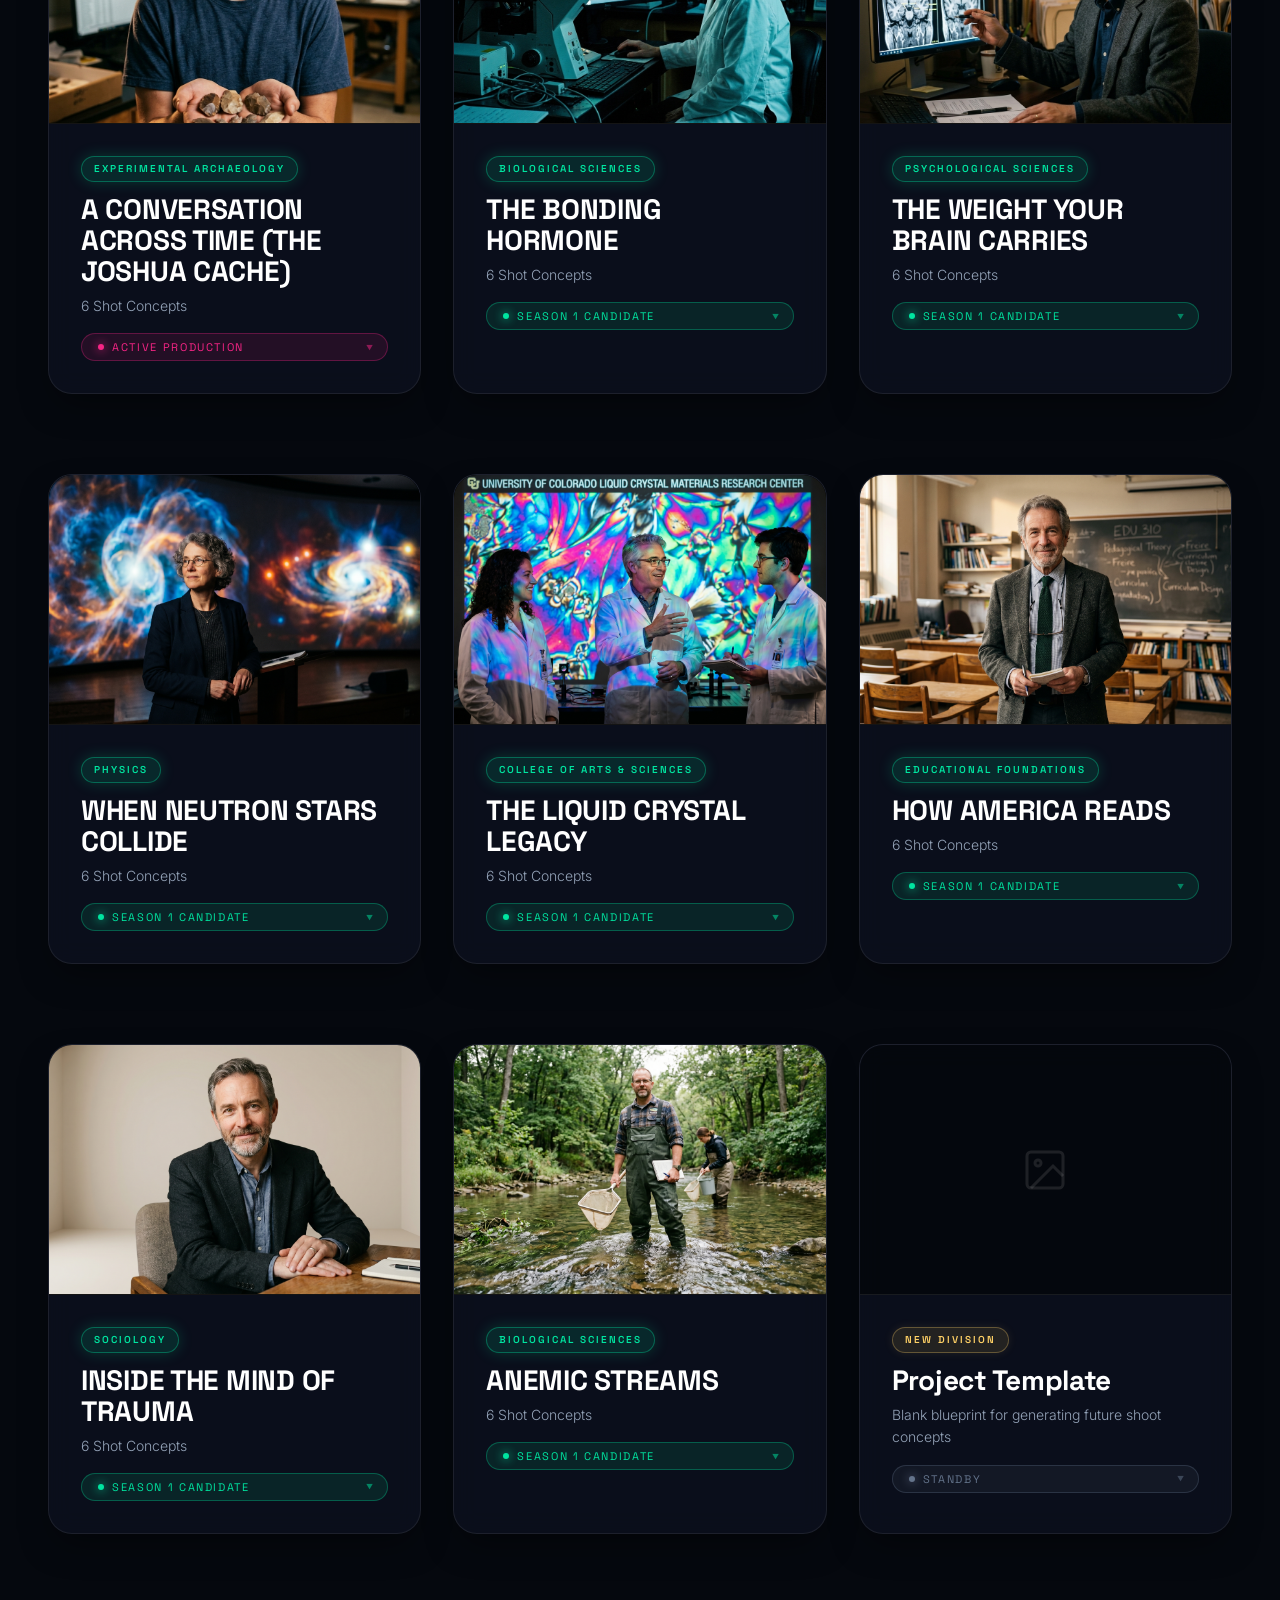
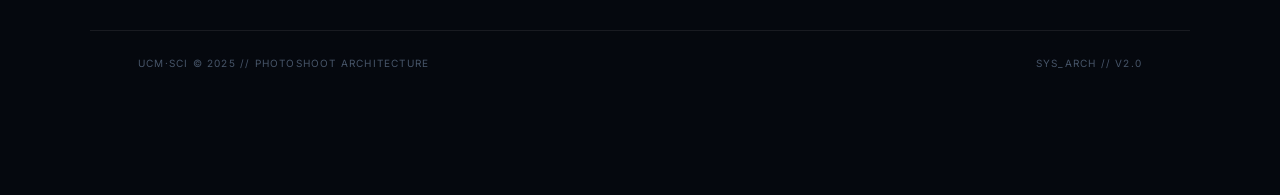
==== commit c6d292e3: "feat: Replace status cycle with custom styled dropdown" ====
--- a/index.html
+++ b/index.html
@@ -22,25 +22,48 @@
   padding: 32px;
 }
 .status-indicator {
+  position: relative;
   display: inline-flex;
   align-items: center;
   gap: 8px;
-  font-family: var(--font-display);
-  font-size: 11px;
-  letter-spacing: 0.15em;
-  text-transform: uppercase;
-  color: var(--blue);
   background: rgba(76,201,240,0.1);
   padding: 6px 16px;
   border-radius: 100px;
   border: 1px solid rgba(76,201,240,0.3);
   margin-top: 16px;
-  cursor: pointer;
-  user-select: none;
   transition: transform 0.2s cubic-bezier(0.2, 0.8, 0.2, 1);
 }
 .status-indicator:hover {
   transform: scale(1.05);
+}
+.status-select {
+  background: transparent;
+  border: none;
+  color: var(--blue);
+  font-family: var(--font-display);
+  font-size: 11px;
+  letter-spacing: 0.15em;
+  text-transform: uppercase;
+  outline: none;
+  cursor: pointer;
+  appearance: none;
+  padding-right: 12px;
+}
+.status-select option {
+  background: var(--bg);
+  color: #fff;
+  font-family: var(--font-sans);
+  text-transform: none;
+  letter-spacing: normal;
+}
+.status-indicator::after {
+  content: '▼';
+  position: absolute;
+  right: 14px;
+  font-size: 7px;
+  color: inherit;
+  opacity: 0.5;
+  pointer-events: none;
 }
 .status-indicator .dot {
   width: 6px;
@@ -366,12 +389,14 @@
     });
   });
 
-  // Status Indicator Cycle Logic
+  // Status Indicator Dropdown Logic
   const STATUS_CYCLE = [
     { text: 'Standby', color: '#64748b', border: 'rgba(100,116,139,0.3)', bg: 'rgba(100,116,139,0.1)' },
     { text: 'In Progress', color: 'var(--blue)', border: 'rgba(76,201,240,0.3)', bg: 'rgba(76,201,240,0.1)' },
     { text: 'Active Production', color: '#f72585', border: 'rgba(247,37,133,0.3)', bg: 'rgba(247,37,133,0.1)' },
     { text: 'Ready for Review', color: '#f59e0b', border: 'rgba(245,158,11,0.3)', bg: 'rgba(245,158,11,0.1)' },
+    { text: 'Season 1 Candidate', color: 'var(--green)', border: 'rgba(0,229,160,0.3)', bg: 'rgba(0,229,160,0.1)' },
+    { text: 'Pilot Episode', color: 'var(--blue)', border: 'rgba(76,201,240,0.3)', bg: 'rgba(76,201,240,0.1)' },
     { text: 'Completed', color: 'var(--green)', border: 'rgba(0,229,160,0.3)', bg: 'rgba(0,229,160,0.1)' }
   ];
 
@@ -379,32 +404,55 @@
     const cardId = indicator.closest('.project-card').id;
     if (!cardId) return;
 
-    // Load from local storage
+    const span = indicator.querySelector('span');
+    const defaultText = span.innerText;
+
+    // Create dropdown select
+    const select = document.createElement('select');
+    select.className = 'status-select';
+    
+    STATUS_CYCLE.forEach(status => {
+      const option = document.createElement('option');
+      option.value = status.text;
+      option.innerText = status.text;
+      select.appendChild(option);
+    });
+
+    // Replace span with select
+    indicator.replaceChild(select, span);
+
+    // Stop link navigation when interacting with dropdown
+    indicator.addEventListener('click', e => e.preventDefault());
+    select.addEventListener('click', e => { e.preventDefault(); e.stopPropagation(); });
+    
+    // Load from local storage or set default
     const savedStatus = localStorage.getItem('status_' + cardId);
+    let activeStatusData = null;
+    
     if (savedStatus) {
-      const statusData = JSON.parse(savedStatus);
-      applyStatus(indicator, statusData);
+      activeStatusData = JSON.parse(savedStatus);
+      select.value = activeStatusData.text;
+    } else {
+      select.value = defaultText;
+      activeStatusData = STATUS_CYCLE.find(s => s.text === defaultText) || STATUS_CYCLE[0];
     }
-
-    // Handle click
-    indicator.addEventListener('click', (e) => {
-      e.preventDefault(); // Stop link navigation
+    
+    applyStatus(indicator, select, activeStatusData);
+
+    // Handle change
+    select.addEventListener('change', (e) => {
+      e.preventDefault();
       e.stopPropagation();
-
-      const currentText = indicator.querySelector('span').innerText;
-      let currentIndex = STATUS_CYCLE.findIndex(s => s.text === currentText);
-      
-      let nextIndex = (currentIndex + 1) % STATUS_CYCLE.length;
-      const nextStatus = STATUS_CYCLE[nextIndex];
-
-      applyStatus(indicator, nextStatus);
-      localStorage.setItem('status_' + cardId, JSON.stringify(nextStatus));
+      const selectedStatus = STATUS_CYCLE.find(s => s.text === select.value);
+      applyStatus(indicator, select, selectedStatus);
+      localStorage.setItem('status_' + cardId, JSON.stringify(selectedStatus));
     });
   });
 
-  function applyStatus(indicator, statusData) {
-    indicator.querySelector('span').innerText = statusData.text;
-    indicator.querySelector('span').style.color = statusData.color;
+  function applyStatus(indicator, select, statusData) {
+    if (!statusData) return;
+    indicator.style.color = statusData.color;
+    select.style.color = statusData.color;
     indicator.style.borderColor = statusData.border;
     indicator.style.background = statusData.bg;
     indicator.querySelector('.dot').style.background = statusData.color;
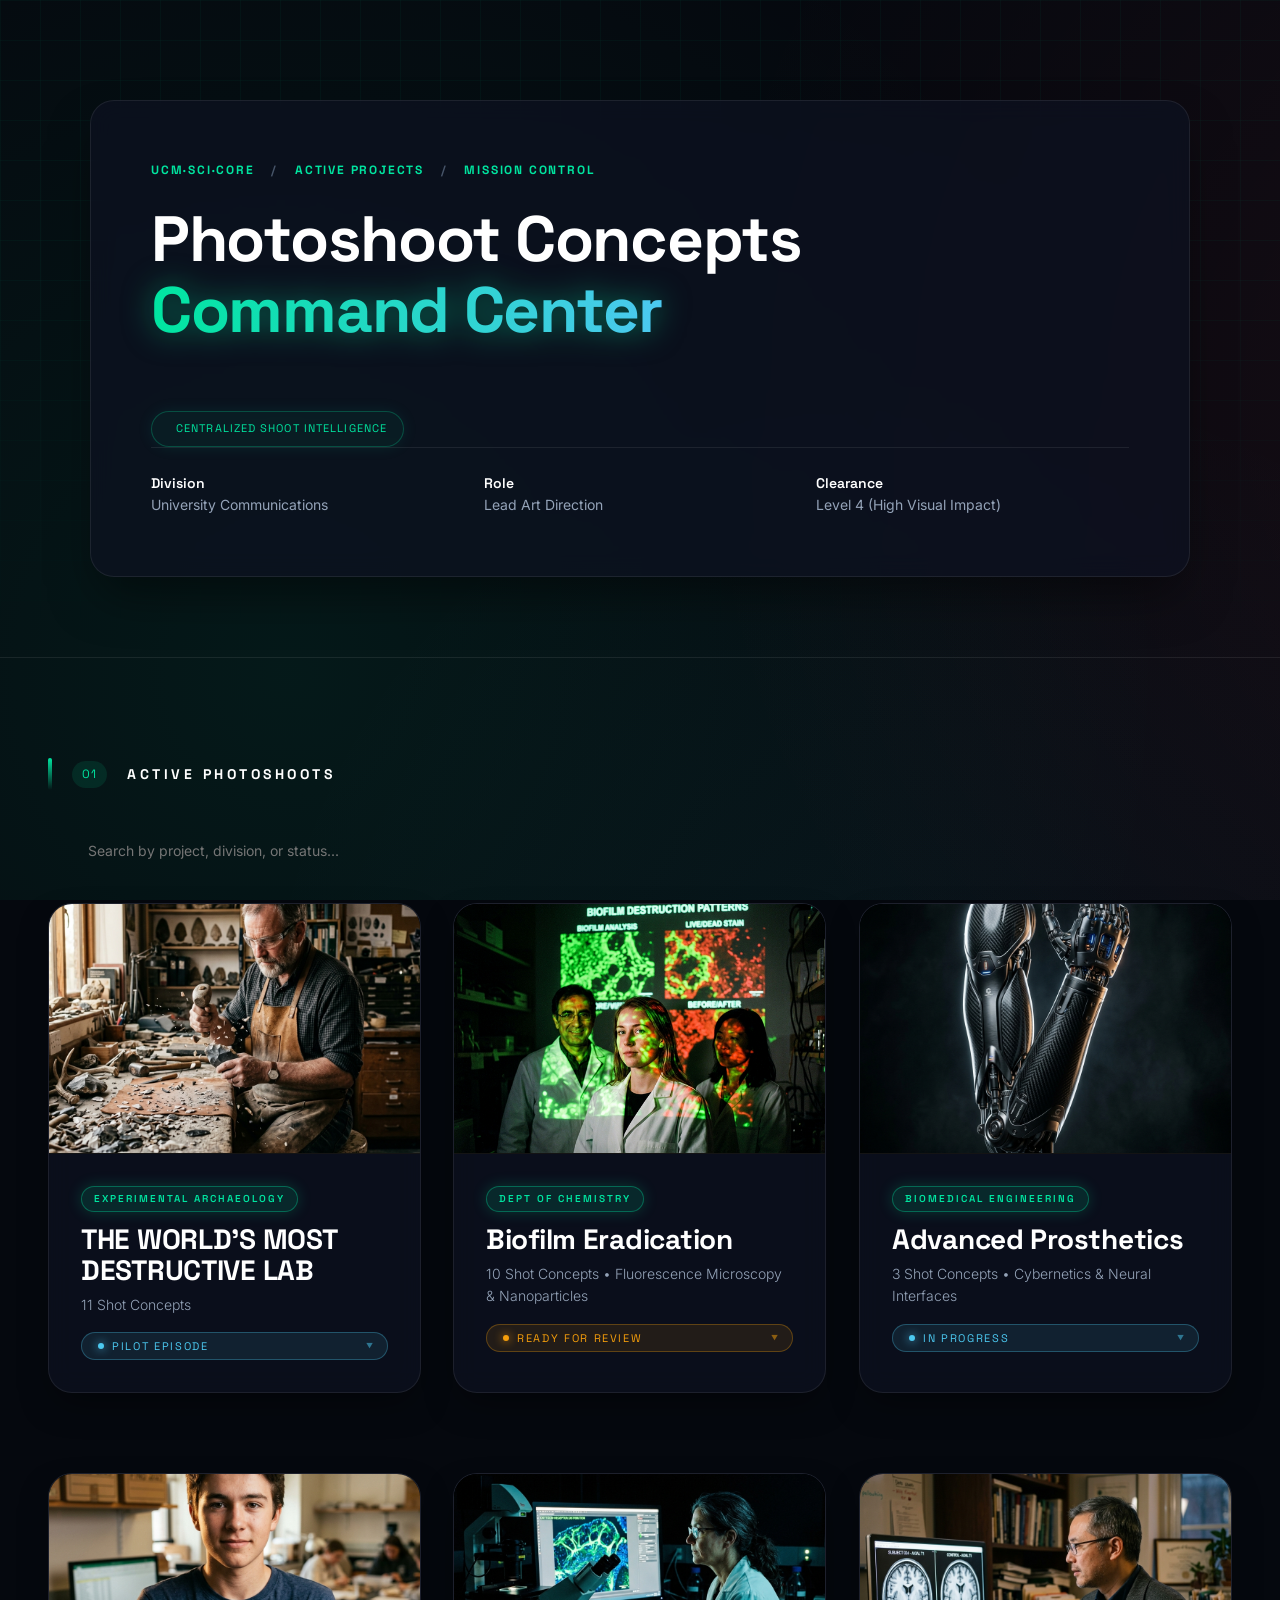
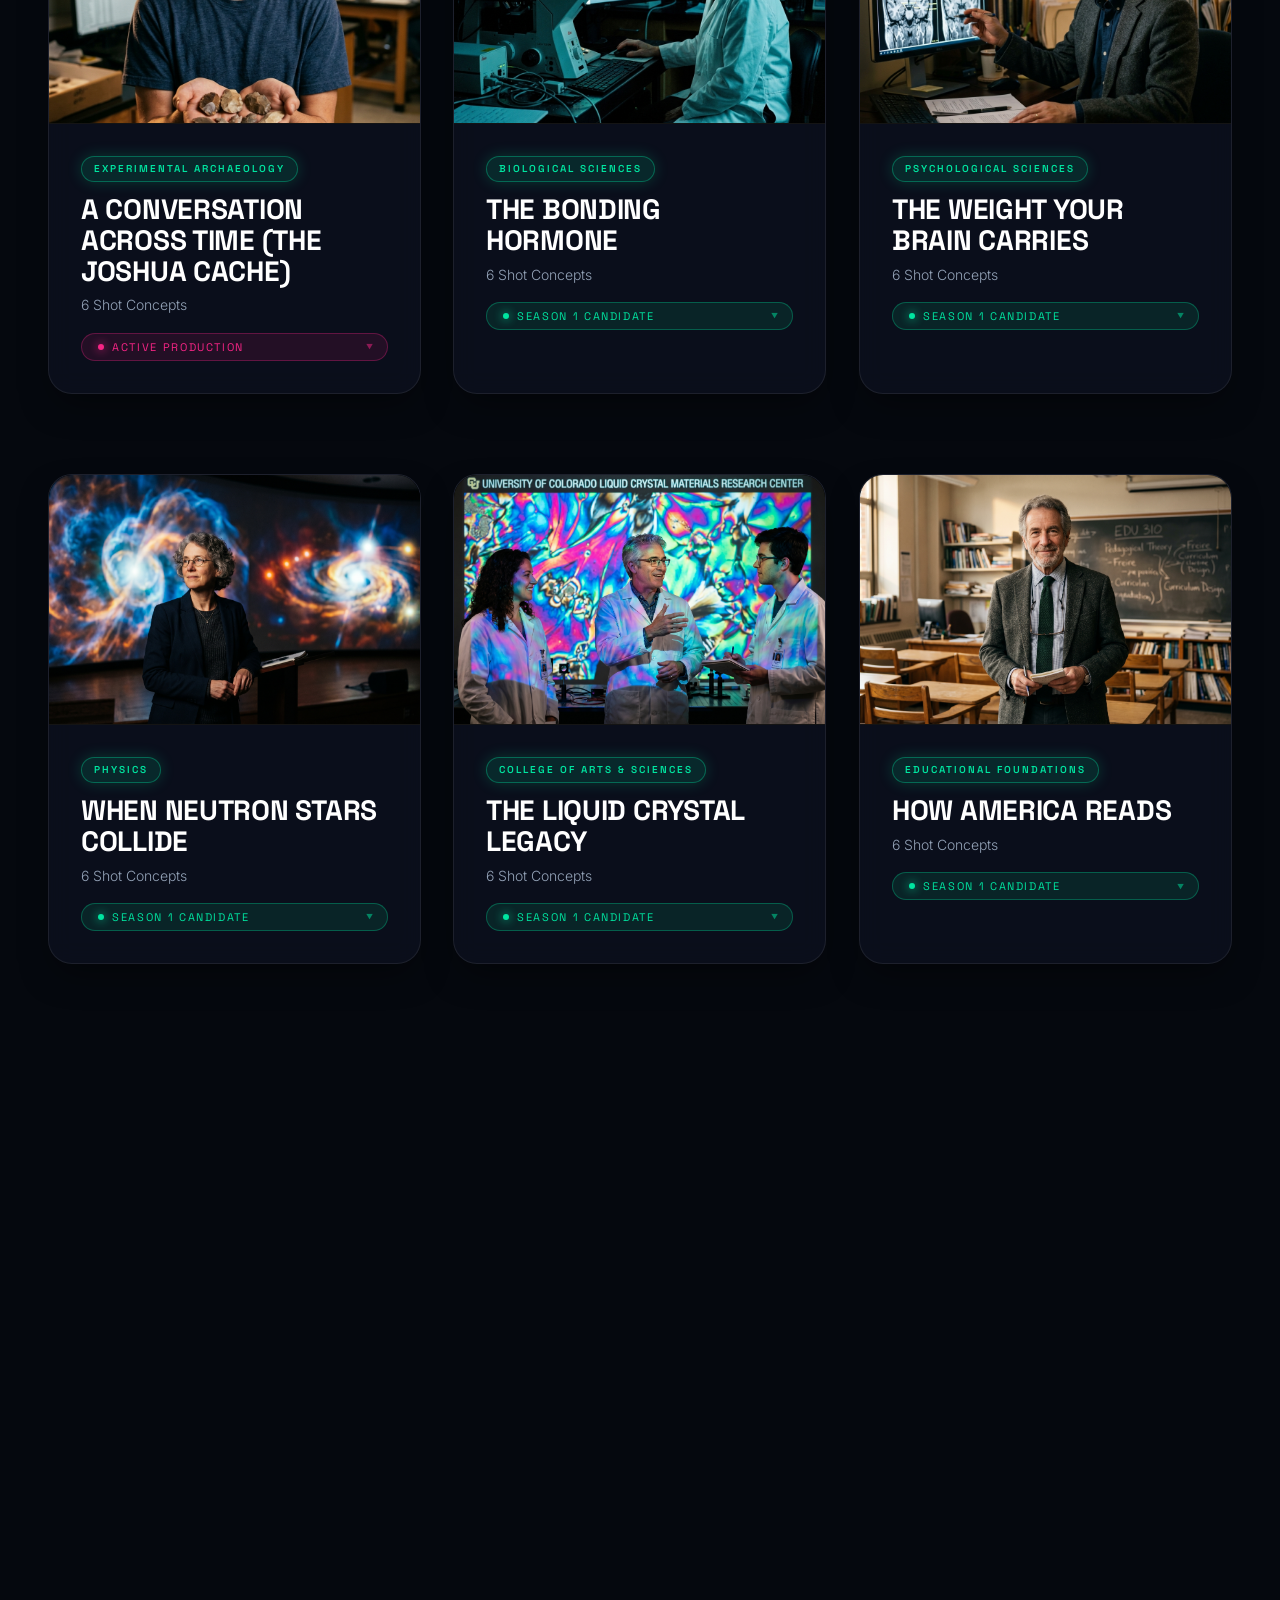
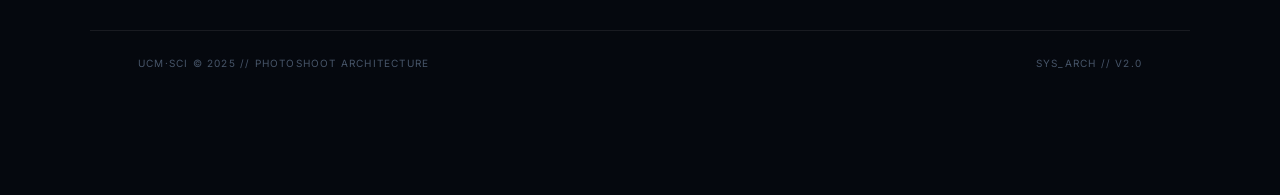
==== commit 12792bca: "feat: Cinematic visual overhaul (scroll animations, spotlight hovers, drift background)" ====
--- a/index.html
+++ b/index.html
@@ -458,6 +458,36 @@
     indicator.querySelector('.dot').style.background = statusData.color;
     indicator.querySelector('.dot').style.boxShadow = `0 0 10px ${statusData.color}`;
   }
+
+  // Cinematic Scroll & Spotlight Logic
+  const observer = new IntersectionObserver((entries) => {
+    entries.forEach(entry => {
+      if (entry.isIntersecting) {
+        entry.target.classList.add('visible');
+      }
+    });
+  }, { threshold: 0.1, rootMargin: "0px 0px -50px 0px" });
+
+  document.querySelectorAll('.project-card').forEach((card, index) => {
+    // Add classes dynamically
+    card.classList.add('fade-up', 'spotlight-card');
+    
+    // Stagger delay based on grid index (mod 3 for columns)
+    const delayClass = `delay-${(index % 3) + 1}`;
+    card.classList.add(delayClass);
+    
+    observer.observe(card);
+
+    // Spotlight mouse tracking
+    card.addEventListener('mousemove', e => {
+      const rect = card.getBoundingClientRect();
+      const x = e.clientX - rect.left;
+      const y = e.clientY - rect.top;
+      card.style.setProperty('--mouse-x', `${x}px`);
+      card.style.setProperty('--mouse-y', `${y}px`);
+    });
+  });
+
 </script>
 
 </body>
--- a/css/theme.css
+++ b/css/theme.css
@@ -26,8 +26,11 @@
 body {
   background: var(--bg);
   background-image: 
-    radial-gradient(circle at 15% 50%, rgba(0, 229, 160, 0.05) 0%, transparent 40%),
-    radial-gradient(circle at 85% 30%, rgba(255, 77, 109, 0.05) 0%, transparent 40%);
+    radial-gradient(circle at 15% 50%, rgba(0, 229, 160, 0.08) 0%, transparent 50%),
+    radial-gradient(circle at 85% 30%, rgba(255, 77, 109, 0.08) 0%, transparent 50%),
+    radial-gradient(circle at 50% 80%, rgba(76, 201, 240, 0.05) 0%, transparent 50%);
+  background-size: 150% 150%;
+  animation: drift 25s ease-in-out infinite alternate;
   background-attachment: fixed;
   color: var(--text);
   font-family: var(--font-sans);
@@ -35,6 +38,65 @@
   line-height: 1.6;
   padding: 0 0 100px;
   -webkit-font-smoothing: antialiased;
+}
+
+@keyframes drift {
+  0% { background-position: 0% 0%; }
+  100% { background-position: 100% 100%; }
+}
+
+/* ── CUSTOM SCROLLBAR ────────────────────────────────────── */
+::-webkit-scrollbar { width: 10px; }
+::-webkit-scrollbar-track { background: var(--bg); }
+::-webkit-scrollbar-thumb { 
+  background: var(--surface2); 
+  border-radius: 10px; 
+  border: 2px solid var(--bg); 
+}
+::-webkit-scrollbar-thumb:hover { 
+  background: rgba(0, 229, 160, 0.5); 
+}
+
+/* ── CINEMATIC ANIMATIONS ────────────────────────────────── */
+.fade-up {
+  opacity: 0;
+  transform: translateY(40px);
+  transition: opacity 1s cubic-bezier(0.16, 1, 0.3, 1), transform 1s cubic-bezier(0.16, 1, 0.3, 1);
+  will-change: opacity, transform;
+}
+.fade-up.visible {
+  opacity: 1;
+  transform: translateY(0);
+}
+
+/* Delay modifiers for staggered loading */
+.delay-1 { transition-delay: 0.1s; }
+.delay-2 { transition-delay: 0.2s; }
+.delay-3 { transition-delay: 0.3s; }
+
+/* ── SPOTLIGHT HOVER ─────────────────────────────────────── */
+.spotlight-card {
+  position: relative;
+  overflow: hidden;
+}
+.spotlight-card::after {
+  content: "";
+  position: absolute;
+  inset: 0;
+  border-radius: inherit;
+  background: radial-gradient(
+    600px circle at var(--mouse-x, 0) var(--mouse-y, 0),
+    rgba(255, 255, 255, 0.08),
+    transparent 40%
+  );
+  z-index: 10;
+  pointer-events: none;
+  opacity: 0;
+  transition: opacity 0.5s;
+  mix-blend-mode: overlay;
+}
+.spotlight-card:hover::after {
+  opacity: 1;
 }
 
 /* ── COVER ───────────────────────────────────────────────── */
@@ -106,7 +168,13 @@
   -webkit-background-clip: text;
   background-clip: text;
   -webkit-text-fill-color: transparent;
-  filter: drop-shadow(0 0 10px rgba(0, 229, 160, 0.4));
+  filter: drop-shadow(0 0 15px rgba(0, 229, 160, 0.5));
+  animation: pulse-glow 3s ease-in-out infinite alternate;
+}
+
+@keyframes pulse-glow {
+  0% { filter: drop-shadow(0 0 15px rgba(0, 229, 160, 0.3)); }
+  100% { filter: drop-shadow(0 0 25px rgba(0, 229, 160, 0.7)); }
 }
 .cover-sub {
   font-size: 14px;
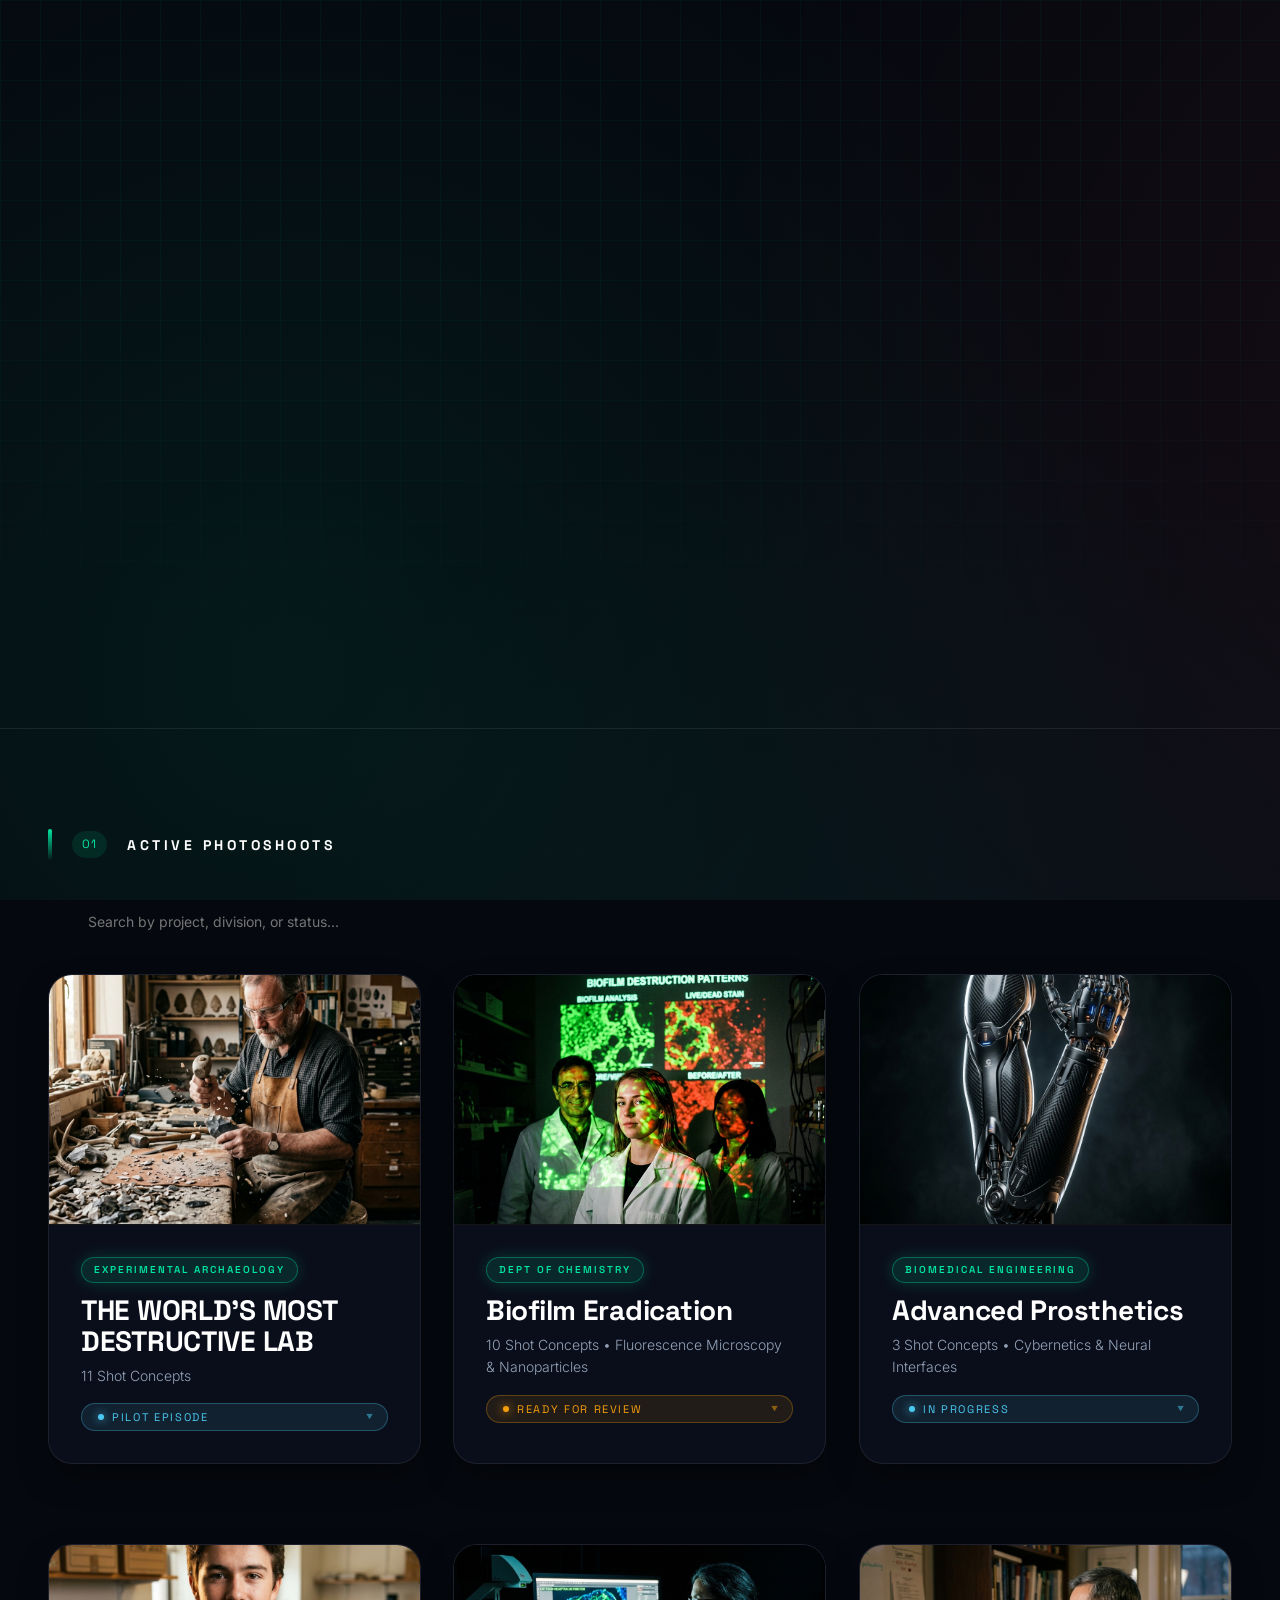
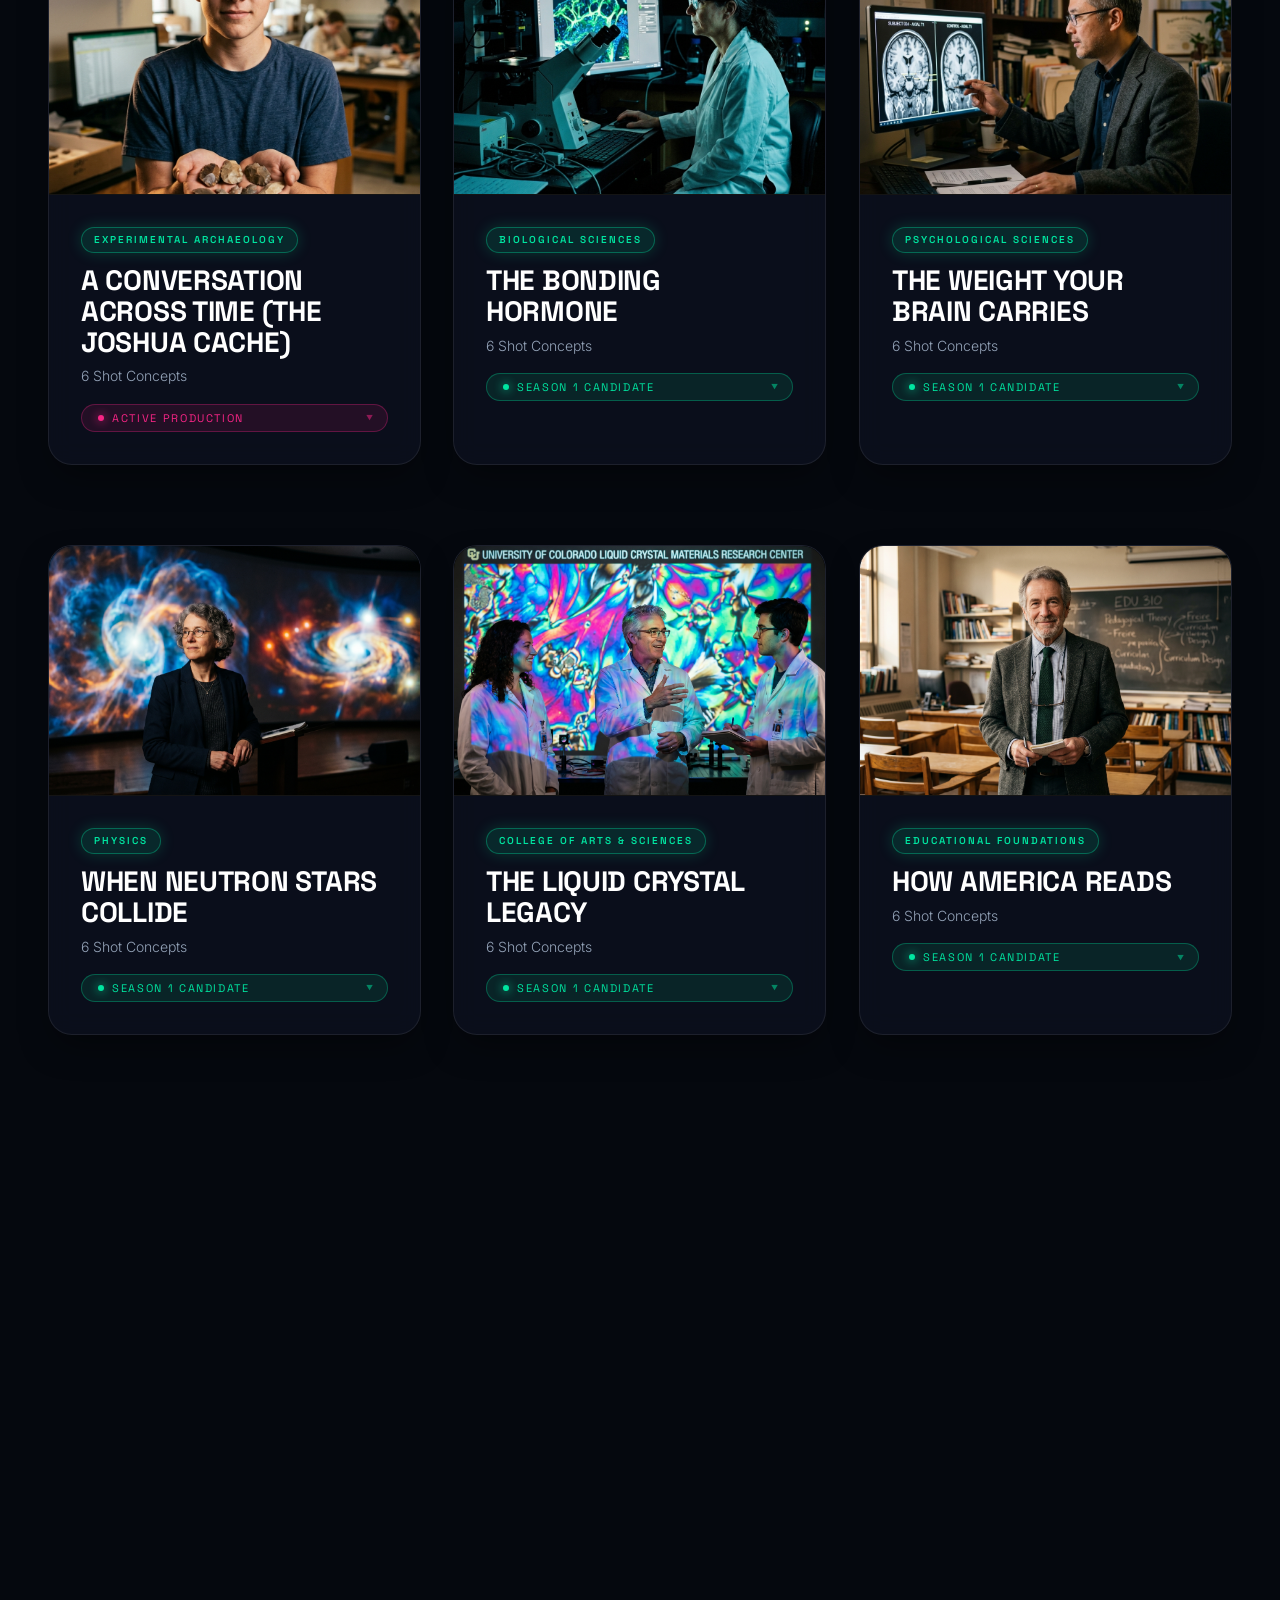
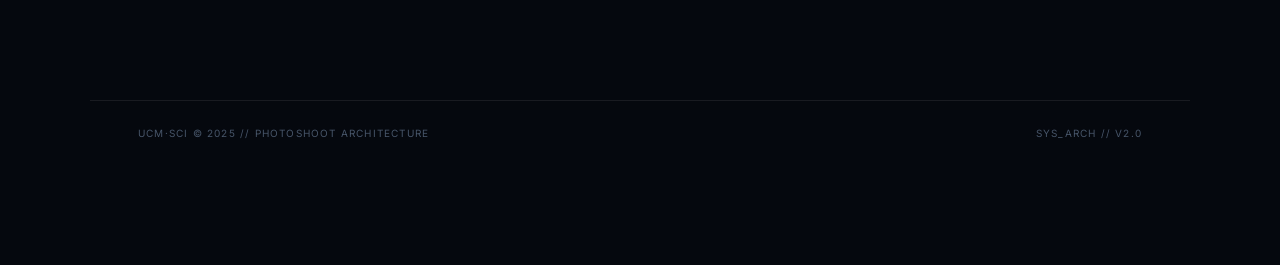
==== commit 8a5e16cd: "feat: Add dynamic Telemetry Panel to the Command Center header" ====
--- a/index.html
+++ b/index.html
@@ -129,21 +129,138 @@
   stroke: var(--text2);
   pointer-events: none;
 }
+
+/* ── TELEMETRY PANEL ────────────────────────────────────── */
+.cover-wrapper {
+  display: grid;
+  grid-template-columns: 320px 1fr;
+  gap: 64px;
+  max-width: 1400px;
+  width: 100%;
+  align-items: center;
+}
+@media (max-width: 900px) {
+  .cover-wrapper { grid-template-columns: 1fr; }
+}
+.telemetry-panel {
+  background: var(--surface);
+  border: 1px solid var(--border2);
+  border-radius: 12px;
+  padding: 24px;
+  display: flex;
+  flex-direction: column;
+  gap: 24px;
+  backdrop-filter: blur(16px);
+  -webkit-backdrop-filter: blur(16px);
+  box-shadow: var(--glass-shadow);
+}
+.telemetry-block {
+  display: flex;
+  flex-direction: column;
+  gap: 8px;
+}
+.telemetry-label {
+  font-family: var(--font-display);
+  font-size: 11px;
+  letter-spacing: 0.15em;
+  text-transform: uppercase;
+  color: var(--blue);
+  opacity: 0.8;
+}
+.progress-bar-bg {
+  width: 100%;
+  height: 6px;
+  background: var(--bg);
+  border-radius: 4px;
+  overflow: hidden;
+  border: 1px solid var(--border2);
+}
+.progress-bar-fill {
+  height: 100%;
+  background: var(--green);
+  box-shadow: 0 0 10px var(--green);
+  transition: width 0.8s cubic-bezier(0.2, 0.8, 0.2, 1);
+}
+.telemetry-stats {
+  font-family: var(--font-display);
+  font-size: 14px;
+  color: var(--text);
+}
+.telemetry-list {
+  list-style: none;
+  font-size: 13px;
+  color: var(--muted);
+  display: flex;
+  flex-direction: column;
+  gap: 6px;
+}
+.telemetry-list li {
+  display: flex;
+  justify-content: space-between;
+  align-items: center;
+  padding-bottom: 6px;
+  border-bottom: 1px dashed rgba(255,255,255,0.1);
+}
+.telemetry-list li:last-child {
+  border-bottom: none;
+  padding-bottom: 0;
+}
+.telemetry-list .count {
+  background: rgba(255,255,255,0.1);
+  padding: 2px 8px;
+  border-radius: 10px;
+  font-size: 11px;
+  color: var(--text);
+}
+.telemetry-list .status-tag {
+  font-size: 10px;
+  padding: 2px 6px;
+  border-radius: 4px;
+  border: 1px solid var(--border2);
+}
 </style>
 </head>
 <body>
 
 <div class="cover">
-  <div class="cover-content">
-    <div class="cover-meta">
-      UCM·SCI·CORE <span>/</span> Active Projects <span>/</span> Mission Control
+  <div class="cover-wrapper fade-up">
+    <!-- TELEMETRY PANEL -->
+    <div class="telemetry-panel">
+      <div class="telemetry-block">
+        <div class="telemetry-label">Mission Progress</div>
+        <div class="progress-bar-bg">
+          <div class="progress-bar-fill" id="telemetry-progress-bar" style="width: 0%;"></div>
+        </div>
+        <div class="telemetry-stats" id="telemetry-progress-text">0 / 0 Completed</div>
+      </div>
+      
+      <div class="telemetry-block">
+        <div class="telemetry-label">Cued for Review / Standby</div>
+        <ul class="telemetry-list" id="telemetry-cued-list">
+          <!-- JS injected -->
+        </ul>
+      </div>
+
+      <div class="telemetry-block">
+        <div class="telemetry-label">Research Vector Breakdown</div>
+        <ul class="telemetry-list" id="telemetry-domain-list">
+          <!-- JS injected -->
+        </ul>
+      </div>
     </div>
-    <h1>Photoshoot Concepts<br><em>Command Center</em></h1>
-    <div class="cover-tag"><span class="pulse-dot"></span> Centralized Shoot Intelligence</div>
-    <div class="cover-sub">
-      <div><strong>Division</strong><br>University Communications</div>
-      <div><strong>Role</strong><br>Lead Art Direction</div>
-      <div><strong>Clearance</strong><br>Level 4 (High Visual Impact)</div>
+
+    <!-- MAIN HEADER CONTENT -->
+    <div class="cover-content">
+      <div class="cover-meta">
+        UCM·SCI·CORE <span>/</span> Active Projects <span>/</span> Mission Control
+      </div>
+      <h1>Photoshoot Concepts<br><em>Command Center</em></h1>
+      <div class="cover-tag"><span class="pulse-dot"></span> Centralized Shoot Intelligence</div>
+      <div class="cover-sub">
+        <div><strong>Division</strong><br>University Communications</div>
+        <div><strong>Role</strong><br>Lead Art Direction</div>
+        <div><strong>Clearance</strong><br>Level 4 (High Visual Impact)</div>
+      </div>
     </div>
   </div>
 </div>
@@ -446,6 +563,7 @@
       const selectedStatus = STATUS_CYCLE.find(s => s.text === select.value);
       applyStatus(indicator, select, selectedStatus);
       localStorage.setItem('status_' + cardId, JSON.stringify(selectedStatus));
+      updateTelemetryDashboard();
     });
   });
 
@@ -459,6 +577,71 @@
     indicator.querySelector('.dot').style.boxShadow = `0 0 10px ${statusData.color}`;
   }
 
+  function updateTelemetryDashboard() {
+    const cards = document.querySelectorAll('.project-card');
+    let total = cards.length;
+    let completed = 0;
+    
+    const domains = {};
+    const cuedItems = [];
+
+    cards.forEach(card => {
+      if (card.id === 'card-template') {
+        total--;
+        return; 
+      }
+
+      const select = card.querySelector('.status-select');
+      const statusText = select ? select.value : '';
+      
+      if (statusText === 'Completed') completed++;
+      if (statusText === 'Standby' || statusText === 'Ready for Review') {
+        const titleEl = card.querySelector('.concept-title');
+        if (titleEl) {
+          cuedItems.push({ title: titleEl.innerText, status: statusText });
+        }
+      }
+
+      const badge = card.querySelector('.concept-type-badge');
+      if (badge) {
+        const domain = badge.innerText.trim();
+        domains[domain] = (domains[domain] || 0) + 1;
+      }
+    });
+
+    const progressFill = document.getElementById('telemetry-progress-bar');
+    const progressText = document.getElementById('telemetry-progress-text');
+    if (progressFill && progressText) {
+      const pct = total === 0 ? 0 : Math.round((completed / total) * 100);
+      progressFill.style.width = pct + '%';
+      progressText.innerHTML = `${completed} / ${total} Completed <span style="opacity:0.5; font-size:11px; float:right;">${pct}%</span>`;
+    }
+
+    const domainList = document.getElementById('telemetry-domain-list');
+    if (domainList) {
+      domainList.innerHTML = '';
+      Object.entries(domains).sort((a,b) => b[1] - a[1]).forEach(([domain, count]) => {
+        domainList.innerHTML += `<li><span>${domain}</span> <span class="count">${count}</span></li>`;
+      });
+    }
+
+    const cuedList = document.getElementById('telemetry-cued-list');
+    if (cuedList) {
+      cuedList.innerHTML = '';
+      if (cuedItems.length === 0) {
+        cuedList.innerHTML = `<li><span style="opacity:0.5">No items cued</span></li>`;
+      } else {
+        cuedItems.slice(0, 4).forEach(item => {
+          let color = item.status === 'Ready for Review' ? '#f59e0b' : '#64748b';
+          cuedList.innerHTML += `<li><span style="white-space:nowrap; overflow:hidden; text-overflow:ellipsis; max-width: 160px;" title="${item.title}">${item.title}</span> <span class="status-tag" style="color:${color}; border-color:${color}40;">${item.status}</span></li>`;
+        });
+      }
+    }
+  }
+
+  // Initialize telemetry on load
+  updateTelemetryDashboard();
+
   // Cinematic Scroll & Spotlight Logic
   const observer = new IntersectionObserver((entries) => {
     entries.forEach(entry => {
--- a/css/theme.css
+++ b/css/theme.css
@@ -61,7 +61,7 @@
 .fade-up {
   opacity: 0;
   transform: translateY(40px);
-  transition: opacity 1s cubic-bezier(0.16, 1, 0.3, 1), transform 1s cubic-bezier(0.16, 1, 0.3, 1);
+  transition: opacity 1s cubic-bezier(0.16, 1, 0.3, 1) !important, transform 1s cubic-bezier(0.16, 1, 0.3, 1) !important;
   will-change: opacity, transform;
 }
 .fade-up.visible {
@@ -85,7 +85,7 @@
   inset: 0;
   border-radius: inherit;
   background: radial-gradient(
-    600px circle at var(--mouse-x, 0) var(--mouse-y, 0),
+    600px at var(--mouse-x, 0px) var(--mouse-y, 0px),
     rgba(255, 255, 255, 0.08),
     transparent 40%
   );
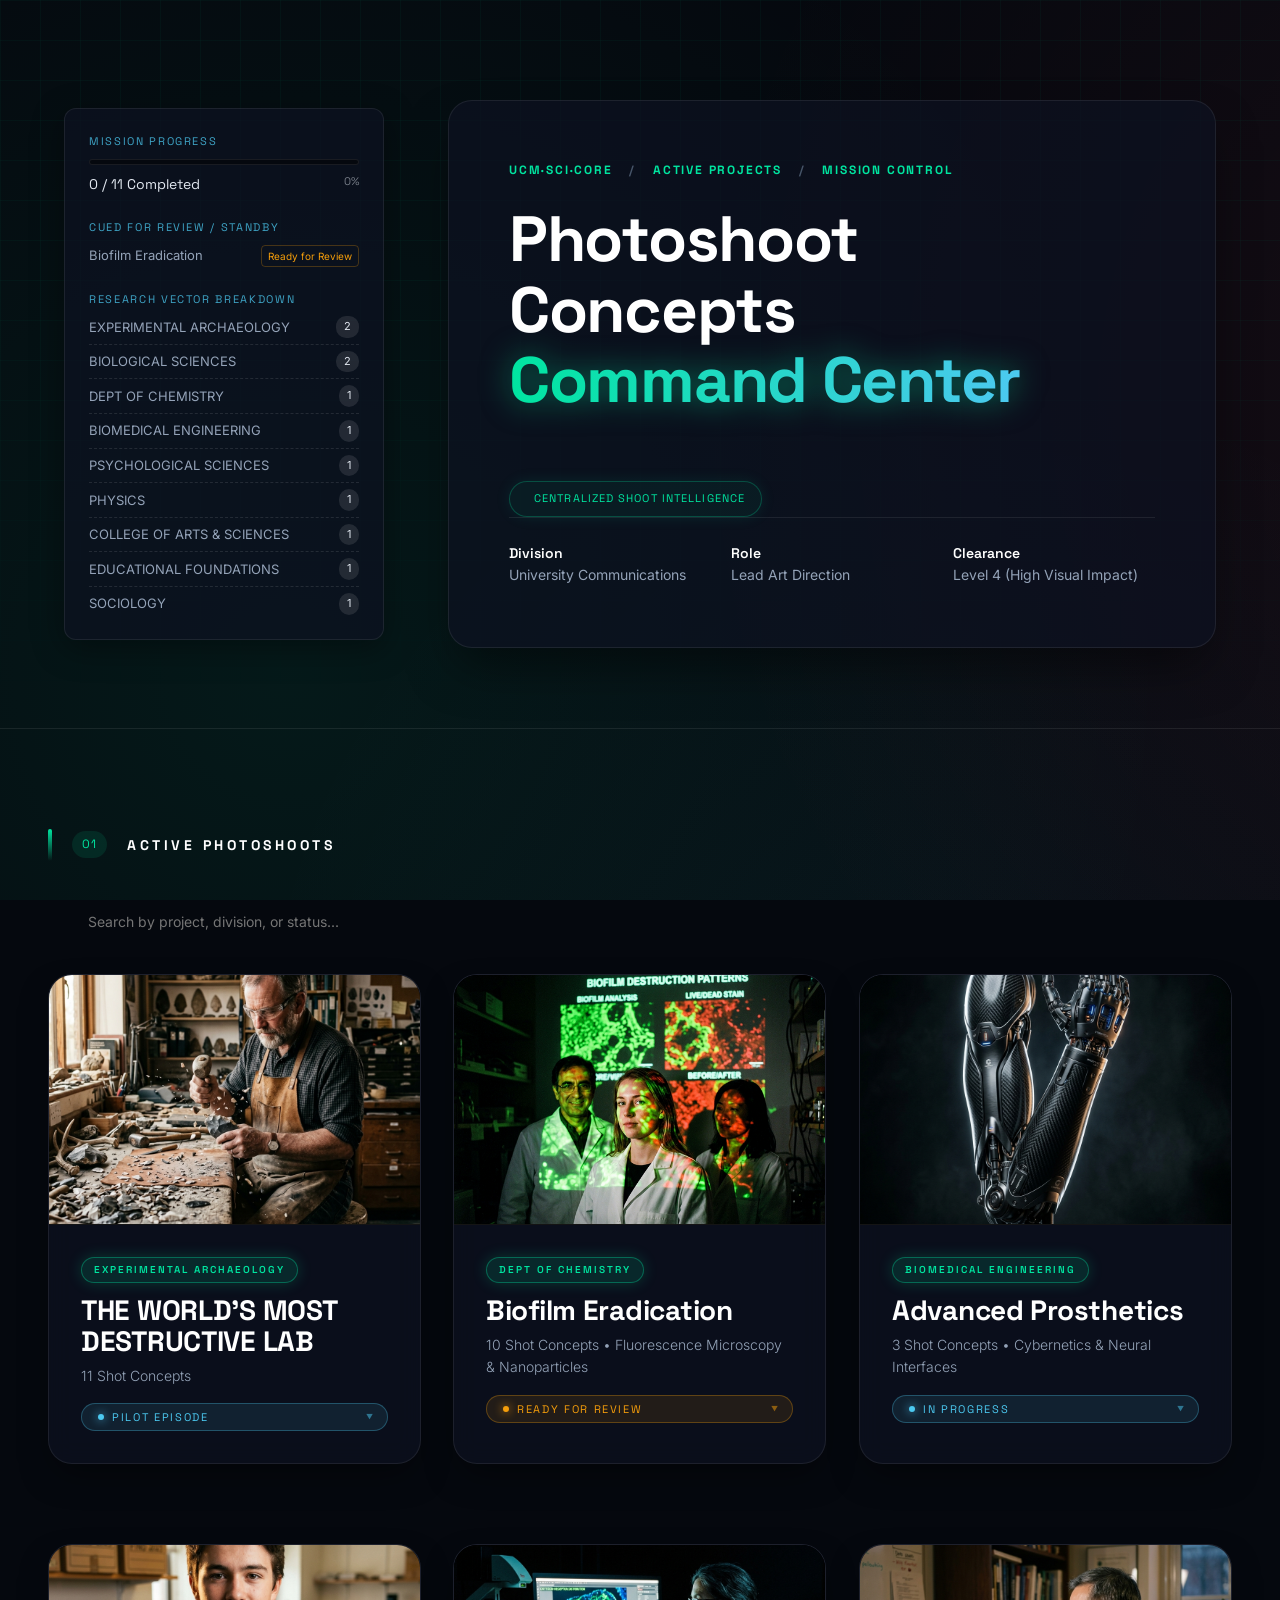
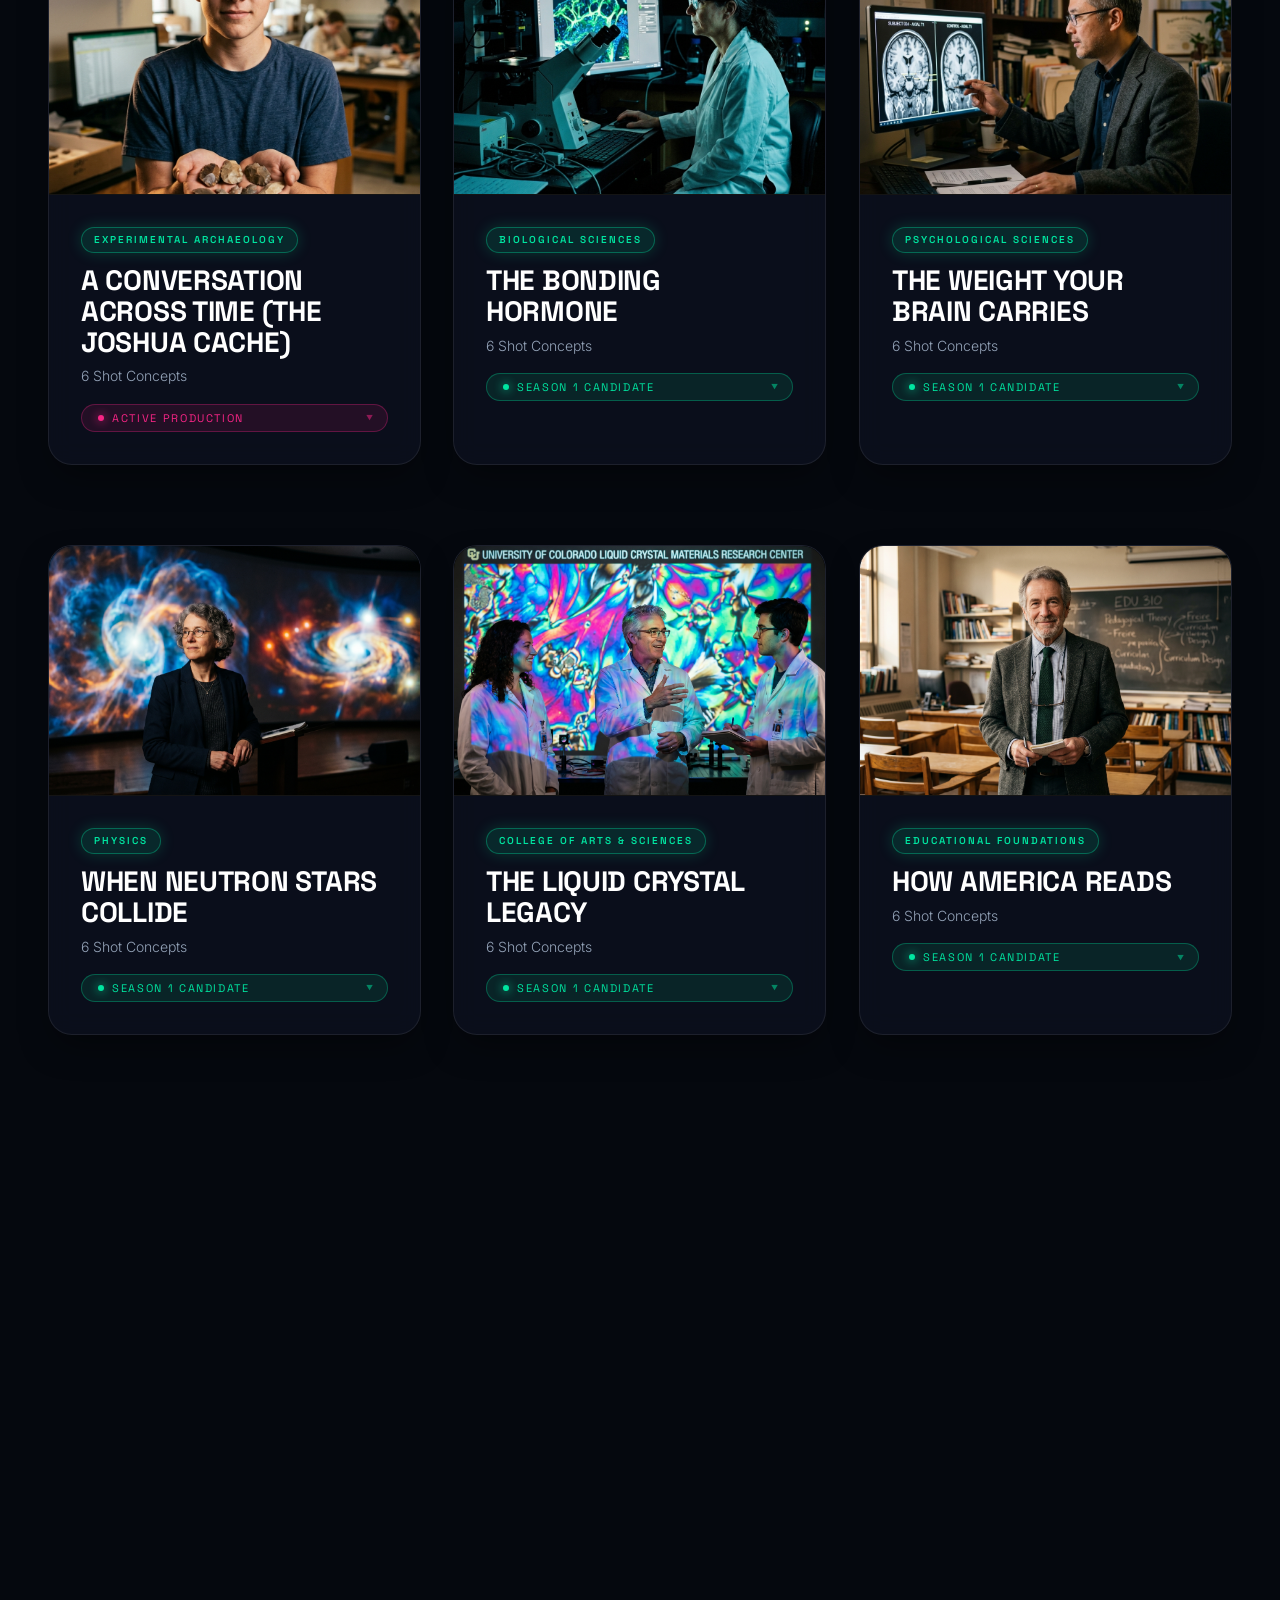
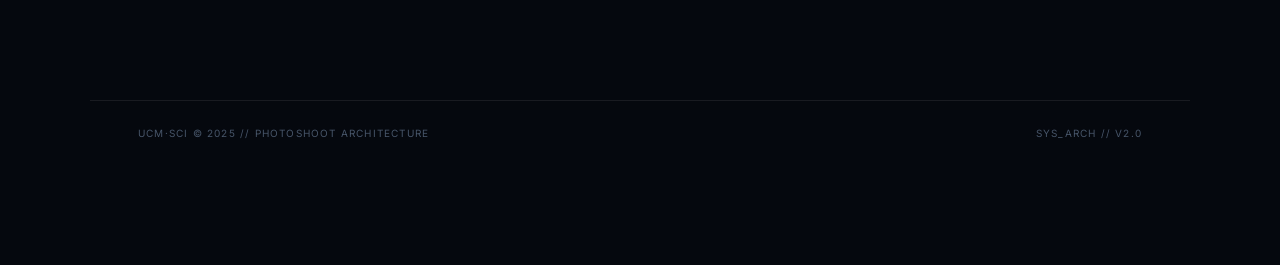
==== commit 77c37c34: "fix: Observe cover-wrapper so header fades in correctly" ====
--- a/index.html
+++ b/index.html
@@ -651,6 +651,9 @@
     });
   }, { threshold: 0.1, rootMargin: "0px 0px -50px 0px" });
 
+  const coverWrapper = document.querySelector('.cover-wrapper');
+  if (coverWrapper) observer.observe(coverWrapper);
+
   document.querySelectorAll('.project-card').forEach((card, index) => {
     // Add classes dynamically
     card.classList.add('fade-up', 'spotlight-card');
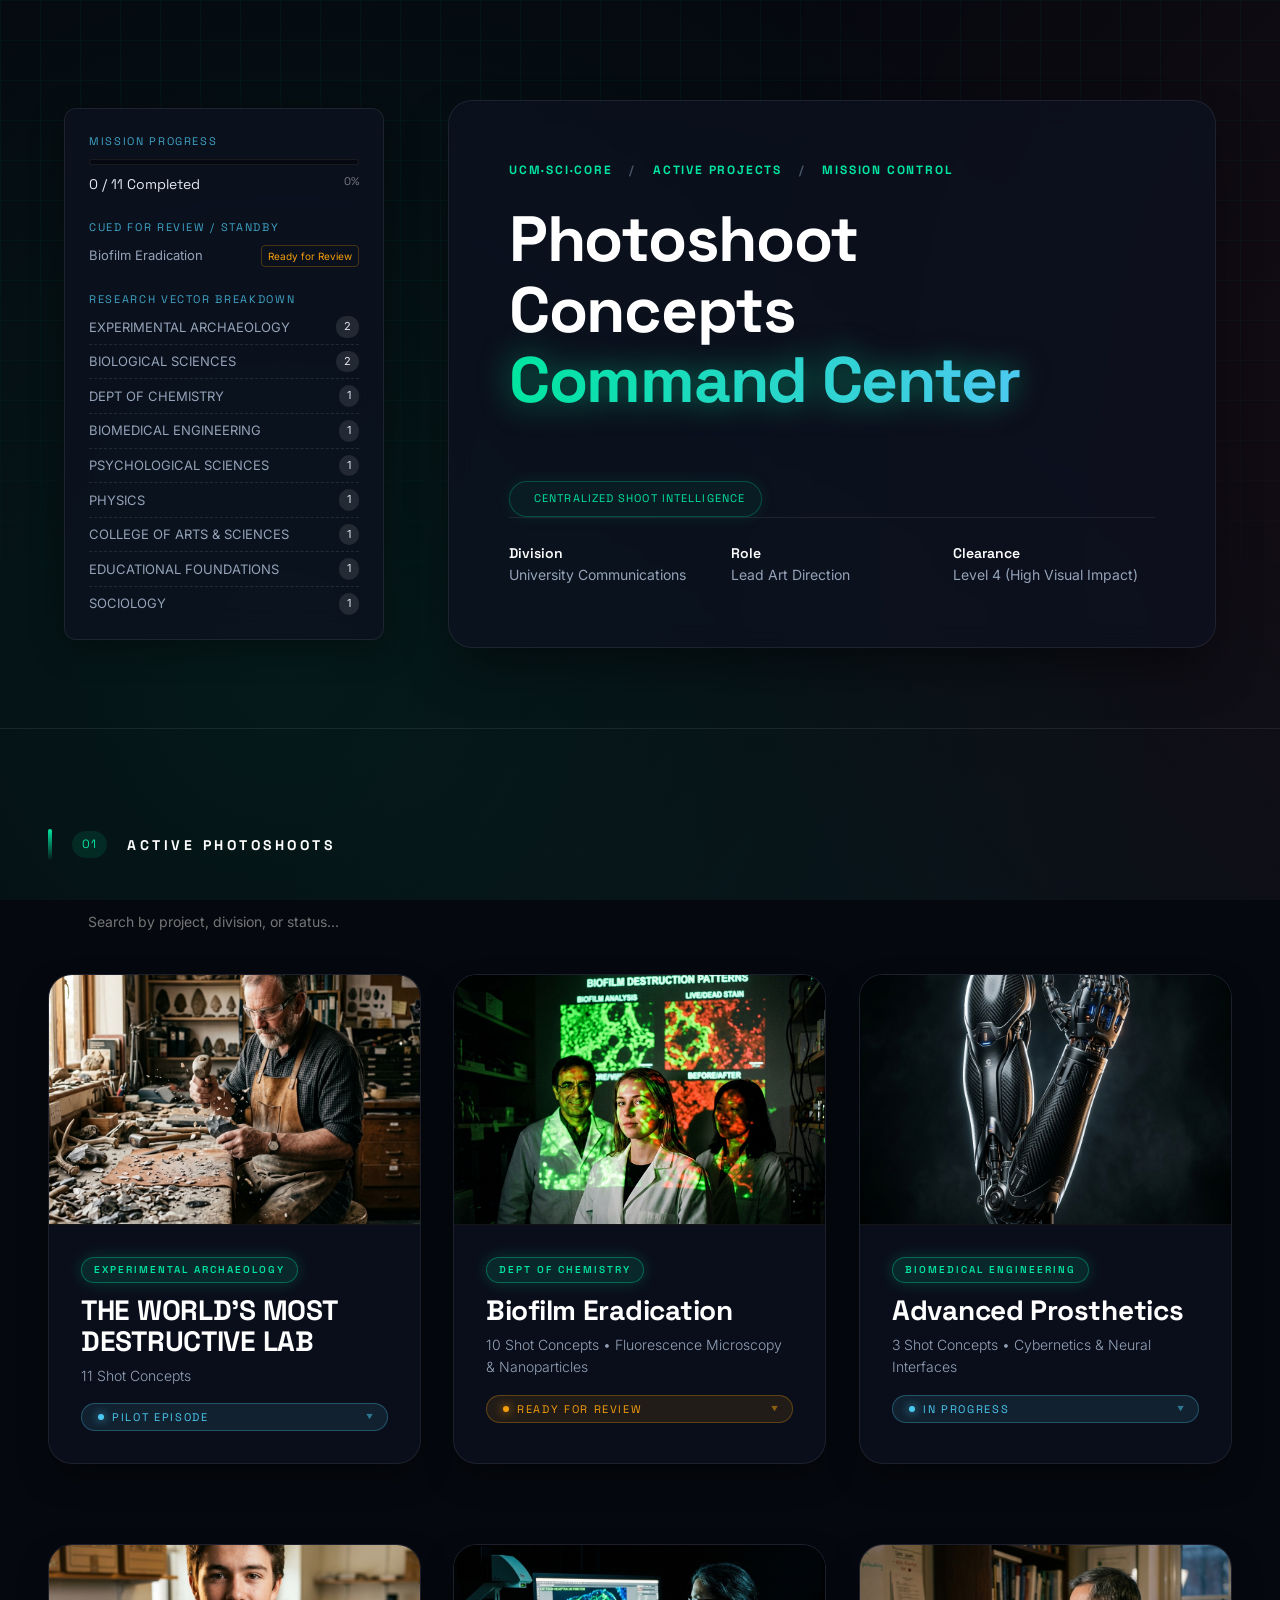
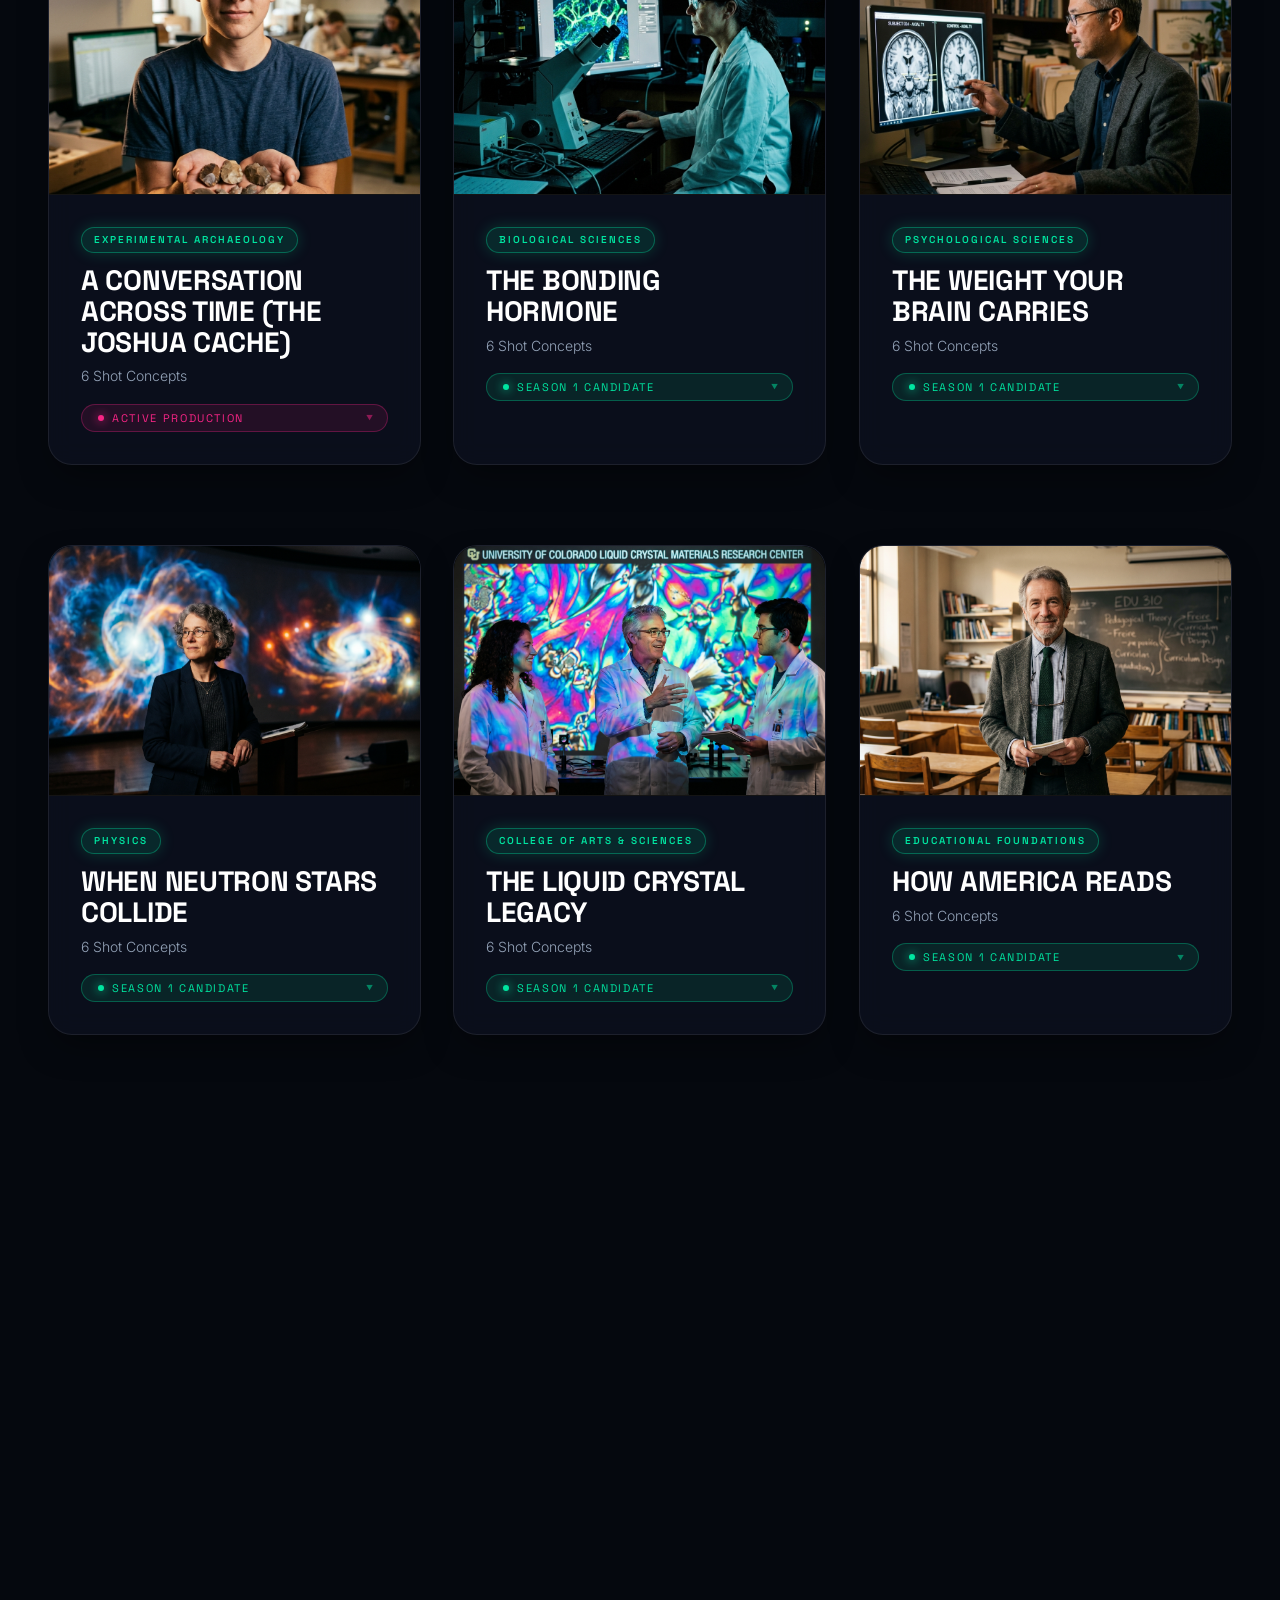
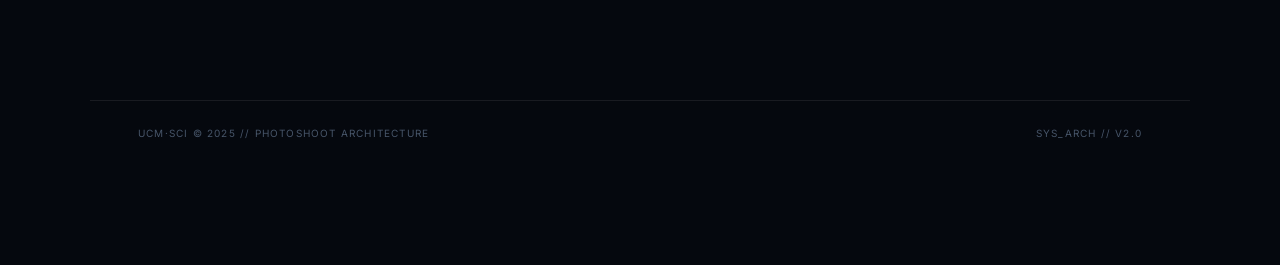
==== commit 46c50e96: "fix: Add z-index to cover-wrapper to bring it in front of the background grid" ====
--- a/index.html
+++ b/index.html
@@ -132,6 +132,8 @@
 
 /* ── TELEMETRY PANEL ────────────────────────────────────── */
 .cover-wrapper {
+  position: relative;
+  z-index: 1;
   display: grid;
   grid-template-columns: 320px 1fr;
   gap: 64px;
@@ -223,7 +225,7 @@
 <body>
 
 <div class="cover">
-  <div class="cover-wrapper fade-up">
+  <div class="cover-wrapper">
     <!-- TELEMETRY PANEL -->
     <div class="telemetry-panel">
       <div class="telemetry-block">
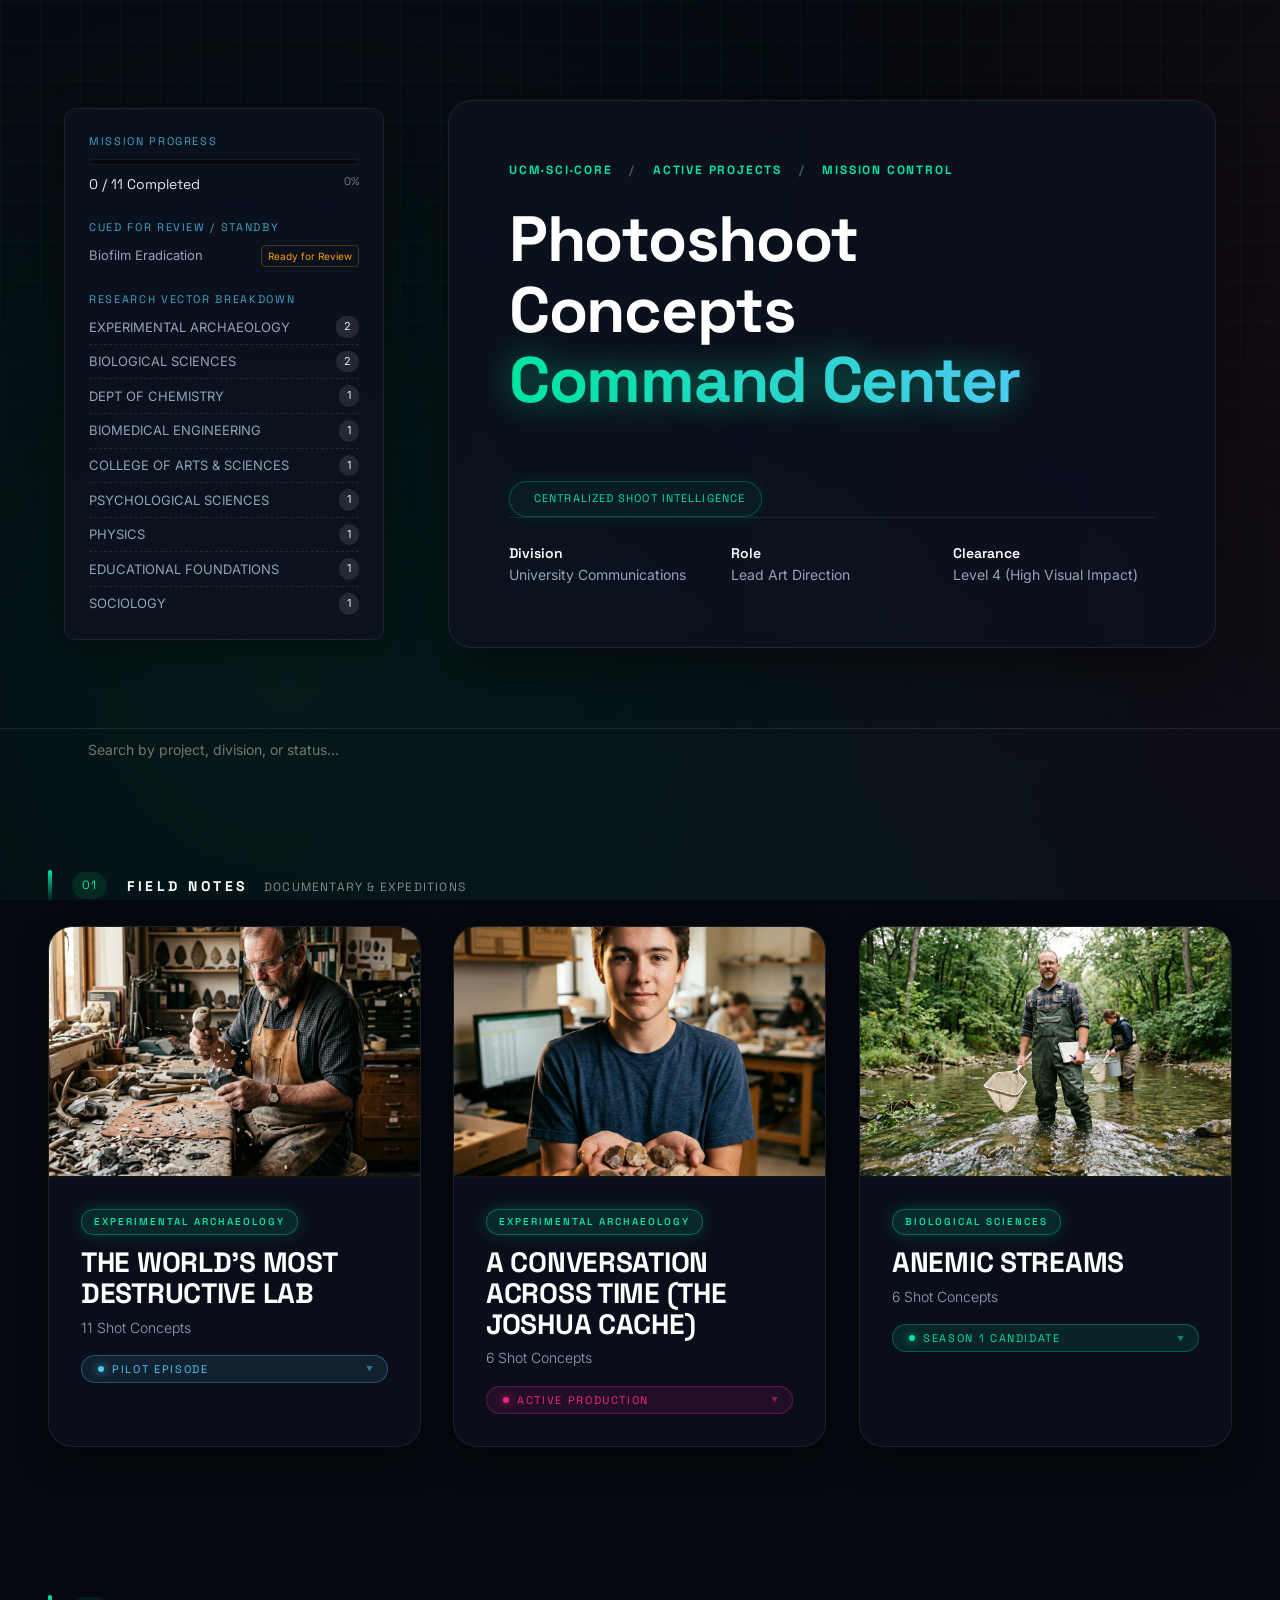
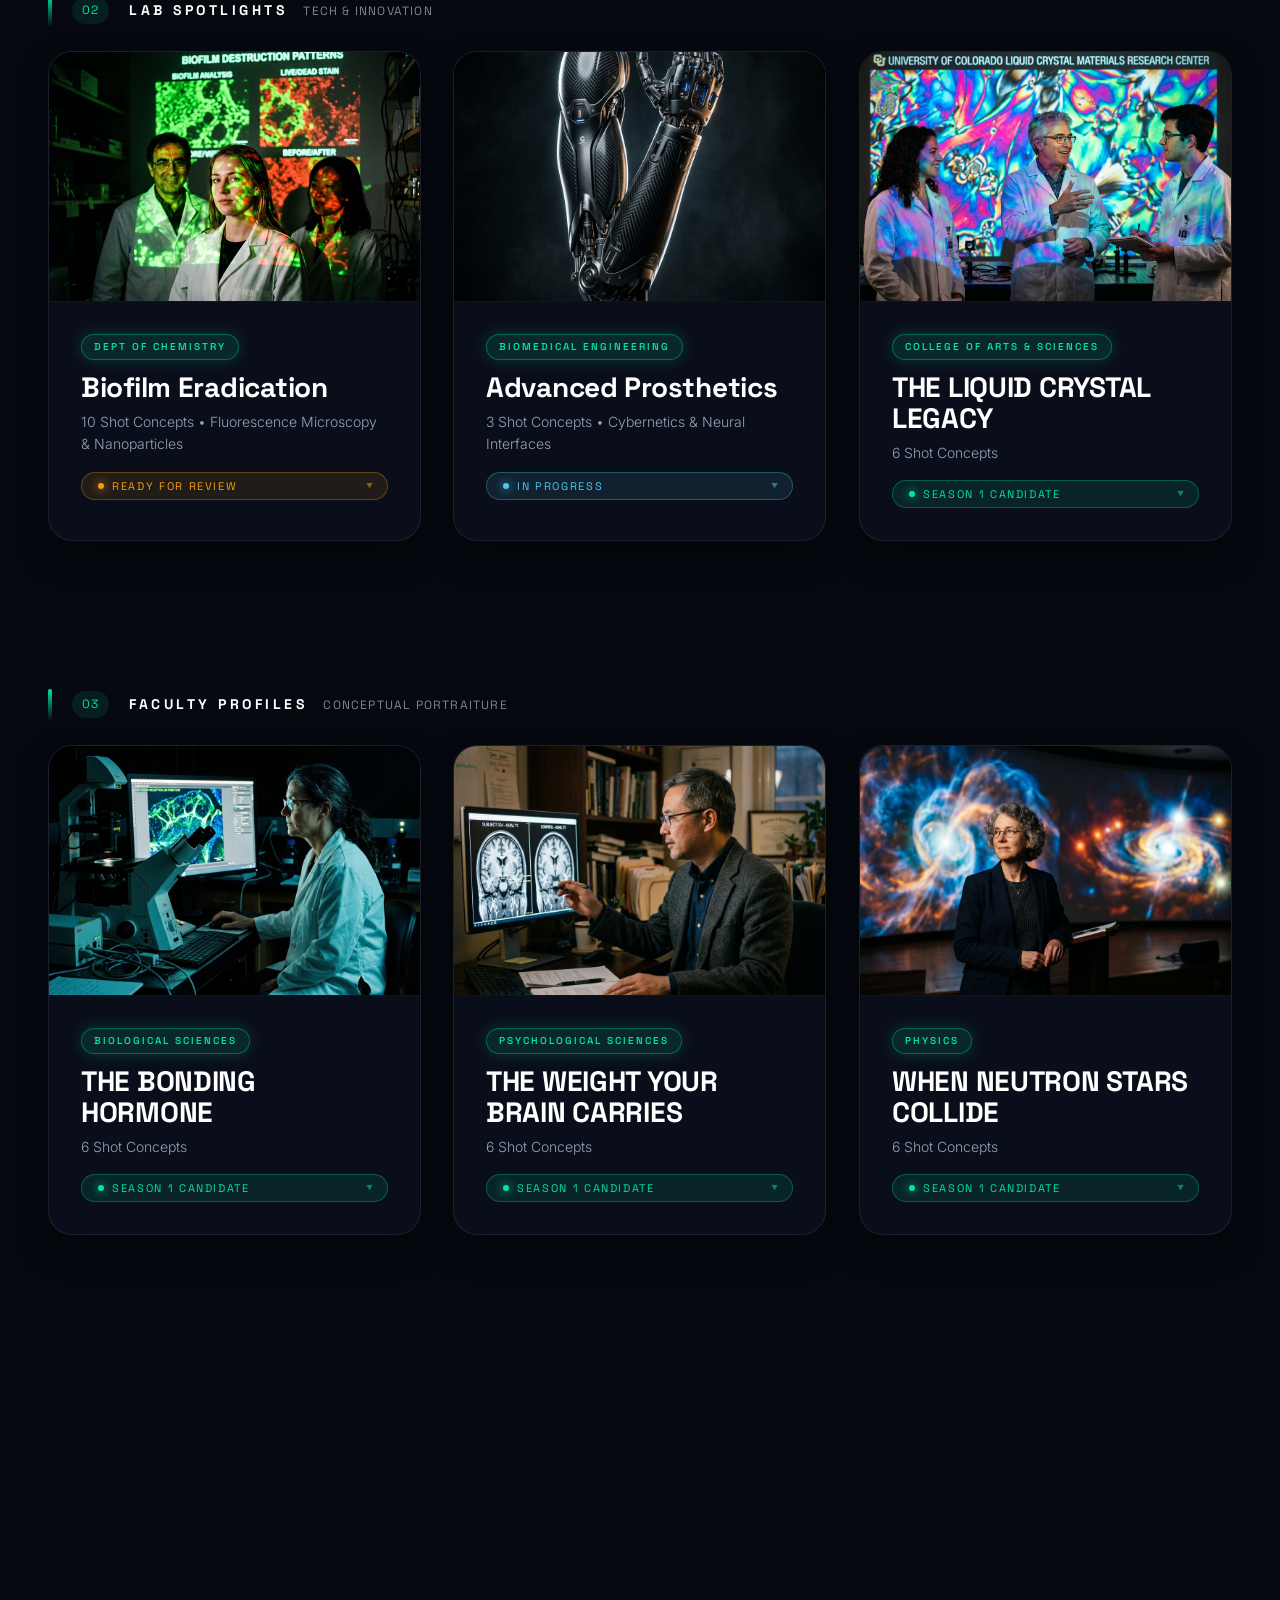
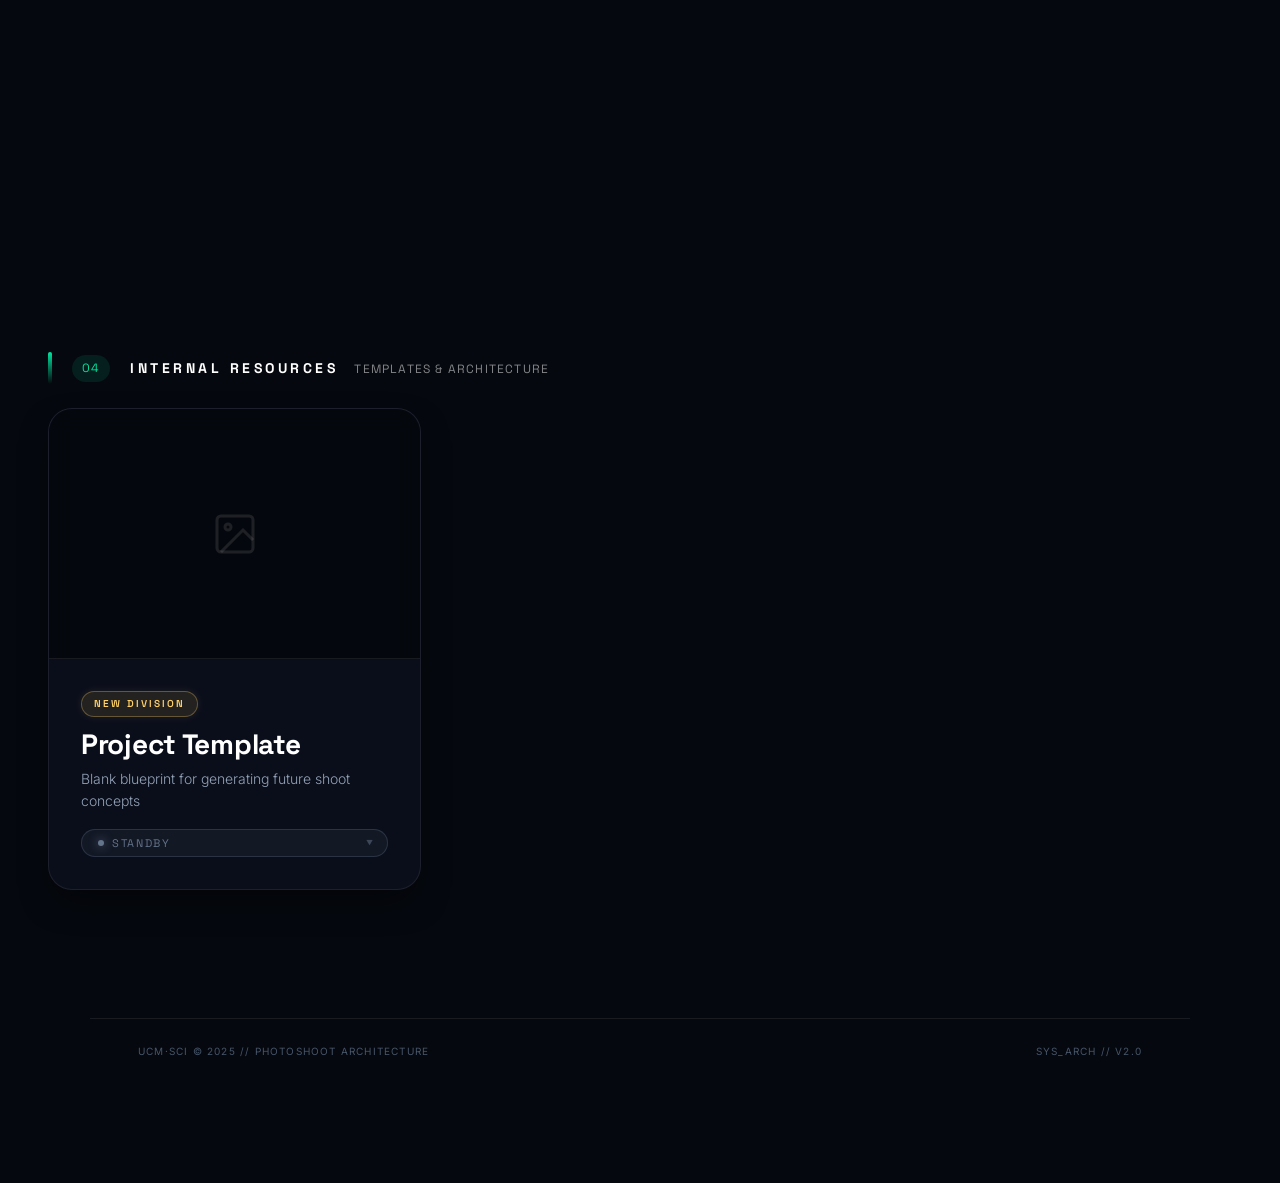
==== commit 63bb83a8: "feat: Categorize dashboard projects by editorial format into separate grid sections" ====
--- a/index.html
+++ b/index.html
@@ -268,10 +268,7 @@
 </div>
 
 <main class="page dashboard-page">
-  <div class="section-label">
-    <div class="section-num">01</div>
-    <h2>Active Photoshoots</h2>
-  </div>
+  
 
   <div class="search-container">
     <svg class="search-icon" viewBox="0 0 24 24" fill="none" stroke="currentColor" stroke-width="2" stroke-linecap="round" stroke-linejoin="round">
@@ -281,9 +278,14 @@
     <input type="text" id="projectSearch" class="search-input" placeholder="Search by project, division, or status...">
   </div>
 
-  <div class="research-grid" style="grid-template-columns: repeat(auto-fill, minmax(320px, 1fr));">
-    
-    <!-- EREN PROJECT CARD -->
+  
+  <div class="category-section" id="section-field_notes" style="margin-bottom: 80px;">
+    <div class="section-label" style="margin-bottom: 24px;">
+      <div class="section-num">01</div>
+      <h2 style="display:flex; align-items:baseline; gap:16px;">Field Notes <span style="opacity:0.5; font-size:12px; font-weight:normal; letter-spacing:0.1em; text-transform:uppercase;">Documentary & Expeditions</span></h2>
+    </div>
+    <div class="research-grid" style="grid-template-columns: repeat(auto-fill, minmax(320px, 1fr));">
+<!-- EREN PROJECT CARD -->
     <a href="Eren/eren-shoot-brief.html" id="card-eren" class="concept-card project-card hero">
       <div class="concept-generated-img" style="height: 250px;">
         <img src="Eren/images/concept_a.png" alt="THE WORLD'S MOST DESTRUCTIVE LAB Cover" style="width: 100%; height: 100%; object-fit: cover; object-position: center 50%;">
@@ -299,7 +301,48 @@
       </div>
     </a>
 
-    <!-- BIOFILM PROJECT CARD -->
+<!-- JOSHUACACHE PROJECT CARD -->
+    <a href="JoshuaCache/joshuacache-shoot-brief.html" id="card-joshuacache" class="concept-card project-card hero">
+      <div class="concept-generated-img" style="height: 250px;">
+        <img src="JoshuaCache/images/concept_a.png" alt="A CONVERSATION ACROSS TIME (THE JOSHUA CACHE) Cover" style="width: 100%; height: 100%; object-fit: cover; object-position: center 50%;">
+      </div>
+      <div class="concept-meta">
+        <div class="concept-type-badge">Experimental Archaeology</div>
+        <h3 class="concept-title">A CONVERSATION ACROSS TIME (THE JOSHUA CACHE)</h3>
+        <p class="concept-tagline">6 Shot Concepts</p>
+        <div class="status-indicator">
+          <div class="dot" style="background: var(--blue); box-shadow: 0 0 10px var(--blue);"></div>
+          <span style="color: var(--blue);">Active Production</span>
+        </div>
+      </div>
+    </a>
+
+<!-- COSTELLO PROJECT CARD -->
+    <a href="Costello/costello-shoot-brief.html" id="card-costello" class="concept-card project-card hero">
+      <div class="concept-generated-img" style="height: 250px;">
+        <img src="Costello/images/concept_a.png" alt="ANEMIC STREAMS Cover" style="width: 100%; height: 100%; object-fit: cover; object-position: center 50%;">
+      </div>
+      <div class="concept-meta">
+        <div class="concept-type-badge">Biological Sciences</div>
+        <h3 class="concept-title">ANEMIC STREAMS</h3>
+        <p class="concept-tagline">6 Shot Concepts</p>
+        <div class="status-indicator">
+          <div class="dot" style="background: var(--green); box-shadow: 0 0 10px var(--green);"></div>
+          <span style="color: var(--green);">Season 1 Candidate</span>
+        </div>
+      </div>
+    </a>
+
+    </div>
+  </div>
+
+  <div class="category-section" id="section-lab_spotlights" style="margin-bottom: 80px;">
+    <div class="section-label" style="margin-bottom: 24px;">
+      <div class="section-num">02</div>
+      <h2 style="display:flex; align-items:baseline; gap:16px;">Lab Spotlights <span style="opacity:0.5; font-size:12px; font-weight:normal; letter-spacing:0.1em; text-transform:uppercase;">Tech & Innovation</span></h2>
+    </div>
+    <div class="research-grid" style="grid-template-columns: repeat(auto-fill, minmax(320px, 1fr));">
+<!-- BIOFILM PROJECT CARD -->
     <a href="Biofilm/biofilm-shoot-brief.html" id="card-biofilm" class="concept-card project-card hero">
       <div class="concept-generated-img" style="height: 250px;">
         <img src="Biofilm/images/concept_a_nano_banana_2_1773427642042.png" alt="Biofilm Cover" style="width: 100%; height: 100%; object-fit: cover; object-position: center 20%;">
@@ -315,7 +358,7 @@
       </div>
     </a>
 
-    <!-- PROSTHETICS PROJECT CARD -->
+<!-- PROSTHETICS PROJECT CARD -->
     <a href="Prosthetics/prosthetics-shoot-brief.html" id="card-prosthetics" class="concept-card project-card hero">
       <div class="concept-generated-img" style="height: 250px;">
         <img src="Prosthetics/images/prosthetic_concept_cover.png" alt="Prosthetics Cover" style="width: 100%; height: 100%; object-fit: cover; object-position: center 50%;">
@@ -331,24 +374,32 @@
       </div>
     </a>
 
-
-    <!-- JOSHUACACHE PROJECT CARD -->
-    <a href="JoshuaCache/joshuacache-shoot-brief.html" id="card-joshuacache" class="concept-card project-card hero">
-      <div class="concept-generated-img" style="height: 250px;">
-        <img src="JoshuaCache/images/concept_a.png" alt="A CONVERSATION ACROSS TIME (THE JOSHUA CACHE) Cover" style="width: 100%; height: 100%; object-fit: cover; object-position: center 50%;">
-      </div>
-      <div class="concept-meta">
-        <div class="concept-type-badge">Experimental Archaeology</div>
-        <h3 class="concept-title">A CONVERSATION ACROSS TIME (THE JOSHUA CACHE)</h3>
+<!-- LIQUIDCRYSTAL PROJECT CARD -->
+    <a href="LiquidCrystal/liquidcrystal-shoot-brief.html" id="card-liquidcrystal" class="concept-card project-card hero">
+      <div class="concept-generated-img" style="height: 250px;">
+        <img src="LiquidCrystal/images/concept_a.png" alt="THE LIQUID CRYSTAL LEGACY Cover" style="width: 100%; height: 100%; object-fit: cover; object-position: center 50%;">
+      </div>
+      <div class="concept-meta">
+        <div class="concept-type-badge">College of Arts & Sciences</div>
+        <h3 class="concept-title">THE LIQUID CRYSTAL LEGACY</h3>
         <p class="concept-tagline">6 Shot Concepts</p>
         <div class="status-indicator">
-          <div class="dot" style="background: var(--blue); box-shadow: 0 0 10px var(--blue);"></div>
-          <span style="color: var(--blue);">Active Production</span>
-        </div>
-      </div>
-    </a>
-
-    <!-- CALDWELL PROJECT CARD -->
+          <div class="dot" style="background: var(--green); box-shadow: 0 0 10px var(--green);"></div>
+          <span style="color: var(--green);">Season 1 Candidate</span>
+        </div>
+      </div>
+    </a>
+
+    </div>
+  </div>
+
+  <div class="category-section" id="section-faculty_profiles" style="margin-bottom: 80px;">
+    <div class="section-label" style="margin-bottom: 24px;">
+      <div class="section-num">03</div>
+      <h2 style="display:flex; align-items:baseline; gap:16px;">Faculty Profiles <span style="opacity:0.5; font-size:12px; font-weight:normal; letter-spacing:0.1em; text-transform:uppercase;">Conceptual Portraiture</span></h2>
+    </div>
+    <div class="research-grid" style="grid-template-columns: repeat(auto-fill, minmax(320px, 1fr));">
+<!-- CALDWELL PROJECT CARD -->
     <a href="Caldwell/caldwell-shoot-brief.html" id="card-caldwell" class="concept-card project-card hero">
       <div class="concept-generated-img" style="height: 250px;">
         <img src="Caldwell/images/concept_a.png" alt="THE BONDING HORMONE Cover" style="width: 100%; height: 100%; object-fit: cover; object-position: center 50%;">
@@ -364,7 +415,7 @@
       </div>
     </a>
 
-    <!-- GUNSTAD PROJECT CARD -->
+<!-- GUNSTAD PROJECT CARD -->
     <a href="Gunstad/gunstad-shoot-brief.html" id="card-gunstad" class="concept-card project-card hero">
       <div class="concept-generated-img" style="height: 250px;">
         <img src="Gunstad/images/concept_a.png" alt="THE WEIGHT YOUR BRAIN CARRIES Cover" style="width: 100%; height: 100%; object-fit: cover; object-position: center 50%;">
@@ -380,7 +431,7 @@
       </div>
     </a>
 
-    <!-- DEXHEIMER PROJECT CARD -->
+<!-- DEXHEIMER PROJECT CARD -->
     <a href="Dexheimer/dexheimer-shoot-brief.html" id="card-dexheimer" class="concept-card project-card hero">
       <div class="concept-generated-img" style="height: 250px;">
         <img src="Dexheimer/images/concept_a.png" alt="WHEN NEUTRON STARS COLLIDE Cover" style="width: 100%; height: 100%; object-fit: cover; object-position: center 50%;">
@@ -396,23 +447,7 @@
       </div>
     </a>
 
-    <!-- LIQUIDCRYSTAL PROJECT CARD -->
-    <a href="LiquidCrystal/liquidcrystal-shoot-brief.html" id="card-liquidcrystal" class="concept-card project-card hero">
-      <div class="concept-generated-img" style="height: 250px;">
-        <img src="LiquidCrystal/images/concept_a.png" alt="THE LIQUID CRYSTAL LEGACY Cover" style="width: 100%; height: 100%; object-fit: cover; object-position: center 50%;">
-      </div>
-      <div class="concept-meta">
-        <div class="concept-type-badge">College of Arts & Sciences</div>
-        <h3 class="concept-title">THE LIQUID CRYSTAL LEGACY</h3>
-        <p class="concept-tagline">6 Shot Concepts</p>
-        <div class="status-indicator">
-          <div class="dot" style="background: var(--green); box-shadow: 0 0 10px var(--green);"></div>
-          <span style="color: var(--green);">Season 1 Candidate</span>
-        </div>
-      </div>
-    </a>
-
-    <!-- RASINSKI PROJECT CARD -->
+<!-- RASINSKI PROJECT CARD -->
     <a href="Rasinski/rasinski-shoot-brief.html" id="card-rasinski" class="concept-card project-card hero">
       <div class="concept-generated-img" style="height: 250px;">
         <img src="Rasinski/images/concept_a.png" alt="HOW AMERICA READS Cover" style="width: 100%; height: 100%; object-fit: cover; object-position: center 50%;">
@@ -428,7 +463,7 @@
       </div>
     </a>
 
-    <!-- ADAMS PROJECT CARD -->
+<!-- ADAMS PROJECT CARD -->
     <a href="Adams/adams-shoot-brief.html" id="card-adams" class="concept-card project-card hero">
       <div class="concept-generated-img" style="height: 250px;">
         <img src="Adams/images/concept_a.png" alt="INSIDE THE MIND OF TRAUMA Cover" style="width: 100%; height: 100%; object-fit: cover; object-position: center 50%;">
@@ -444,23 +479,16 @@
       </div>
     </a>
 
-    <!-- COSTELLO PROJECT CARD -->
-    <a href="Costello/costello-shoot-brief.html" id="card-costello" class="concept-card project-card hero">
-      <div class="concept-generated-img" style="height: 250px;">
-        <img src="Costello/images/concept_a.png" alt="ANEMIC STREAMS Cover" style="width: 100%; height: 100%; object-fit: cover; object-position: center 50%;">
-      </div>
-      <div class="concept-meta">
-        <div class="concept-type-badge">Biological Sciences</div>
-        <h3 class="concept-title">ANEMIC STREAMS</h3>
-        <p class="concept-tagline">6 Shot Concepts</p>
-        <div class="status-indicator">
-          <div class="dot" style="background: var(--green); box-shadow: 0 0 10px var(--green);"></div>
-          <span style="color: var(--green);">Season 1 Candidate</span>
-        </div>
-      </div>
-    </a>
-
-    <!-- PLACEHOLDER PROJECT CARD -->
+    </div>
+  </div>
+
+  <div class="category-section" id="section-internal" style="margin-bottom: 80px;">
+    <div class="section-label" style="margin-bottom: 24px;">
+      <div class="section-num">04</div>
+      <h2 style="display:flex; align-items:baseline; gap:16px;">Internal Resources <span style="opacity:0.5; font-size:12px; font-weight:normal; letter-spacing:0.1em; text-transform:uppercase;">Templates & Architecture</span></h2>
+    </div>
+    <div class="research-grid" style="grid-template-columns: repeat(auto-fill, minmax(320px, 1fr));">
+<!-- PLACEHOLDER PROJECT CARD -->
     <a href="_templates/empty_brief.html" id="card-template" class="concept-card project-card doc">
       <div class="concept-generated-img" style="height: 250px; background: rgba(0,0,0,0.5);">
          <!-- Placeholder empty space for a thumbnail -->
@@ -481,6 +509,7 @@
       </div>
     </a>
 
+    </div>
   </div>
 </main>
 
@@ -493,18 +522,26 @@
   // Search Filter Logic
   document.getElementById('projectSearch').addEventListener('input', function(e) {
     const term = e.target.value.toLowerCase();
-    const cards = document.querySelectorAll('.project-card');
+    const sections = document.querySelectorAll('.category-section');
     
-    cards.forEach(card => {
-      const meta = card.querySelector('.concept-meta');
-      if (meta) {
-        const text = meta.textContent.toLowerCase();
-        if (text.includes(term)) {
-          card.style.display = 'block';
-        } else {
-          card.style.display = 'none';
+    sections.forEach(section => {
+      const cards = section.querySelectorAll('.project-card');
+      let sectionHasVisibleCards = false;
+
+      cards.forEach(card => {
+        const meta = card.querySelector('.concept-meta');
+        if (meta) {
+          const text = meta.textContent.toLowerCase();
+          if (text.includes(term)) {
+            card.style.display = 'block';
+            sectionHasVisibleCards = true;
+          } else {
+            card.style.display = 'none';
+          }
         }
-      }
+      });
+
+      section.style.display = sectionHasVisibleCards ? 'block' : 'none';
     });
   });
 
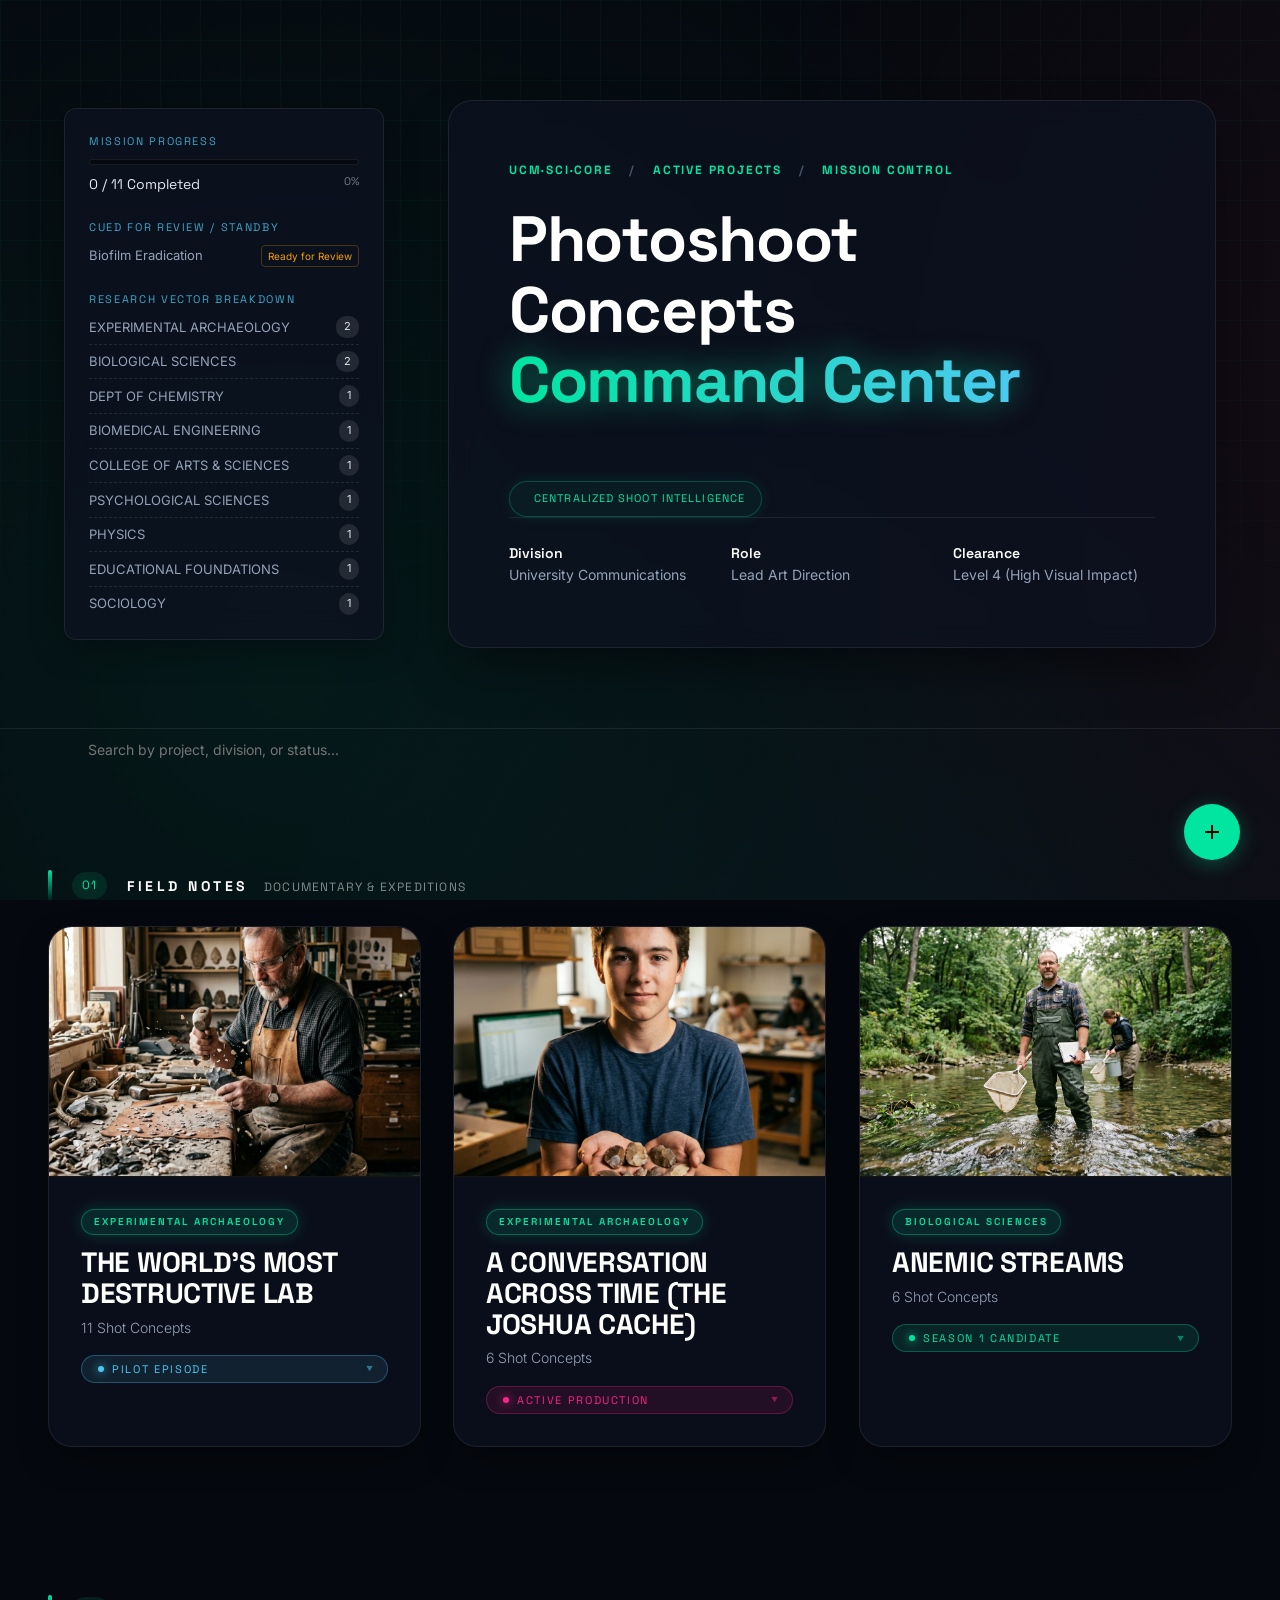
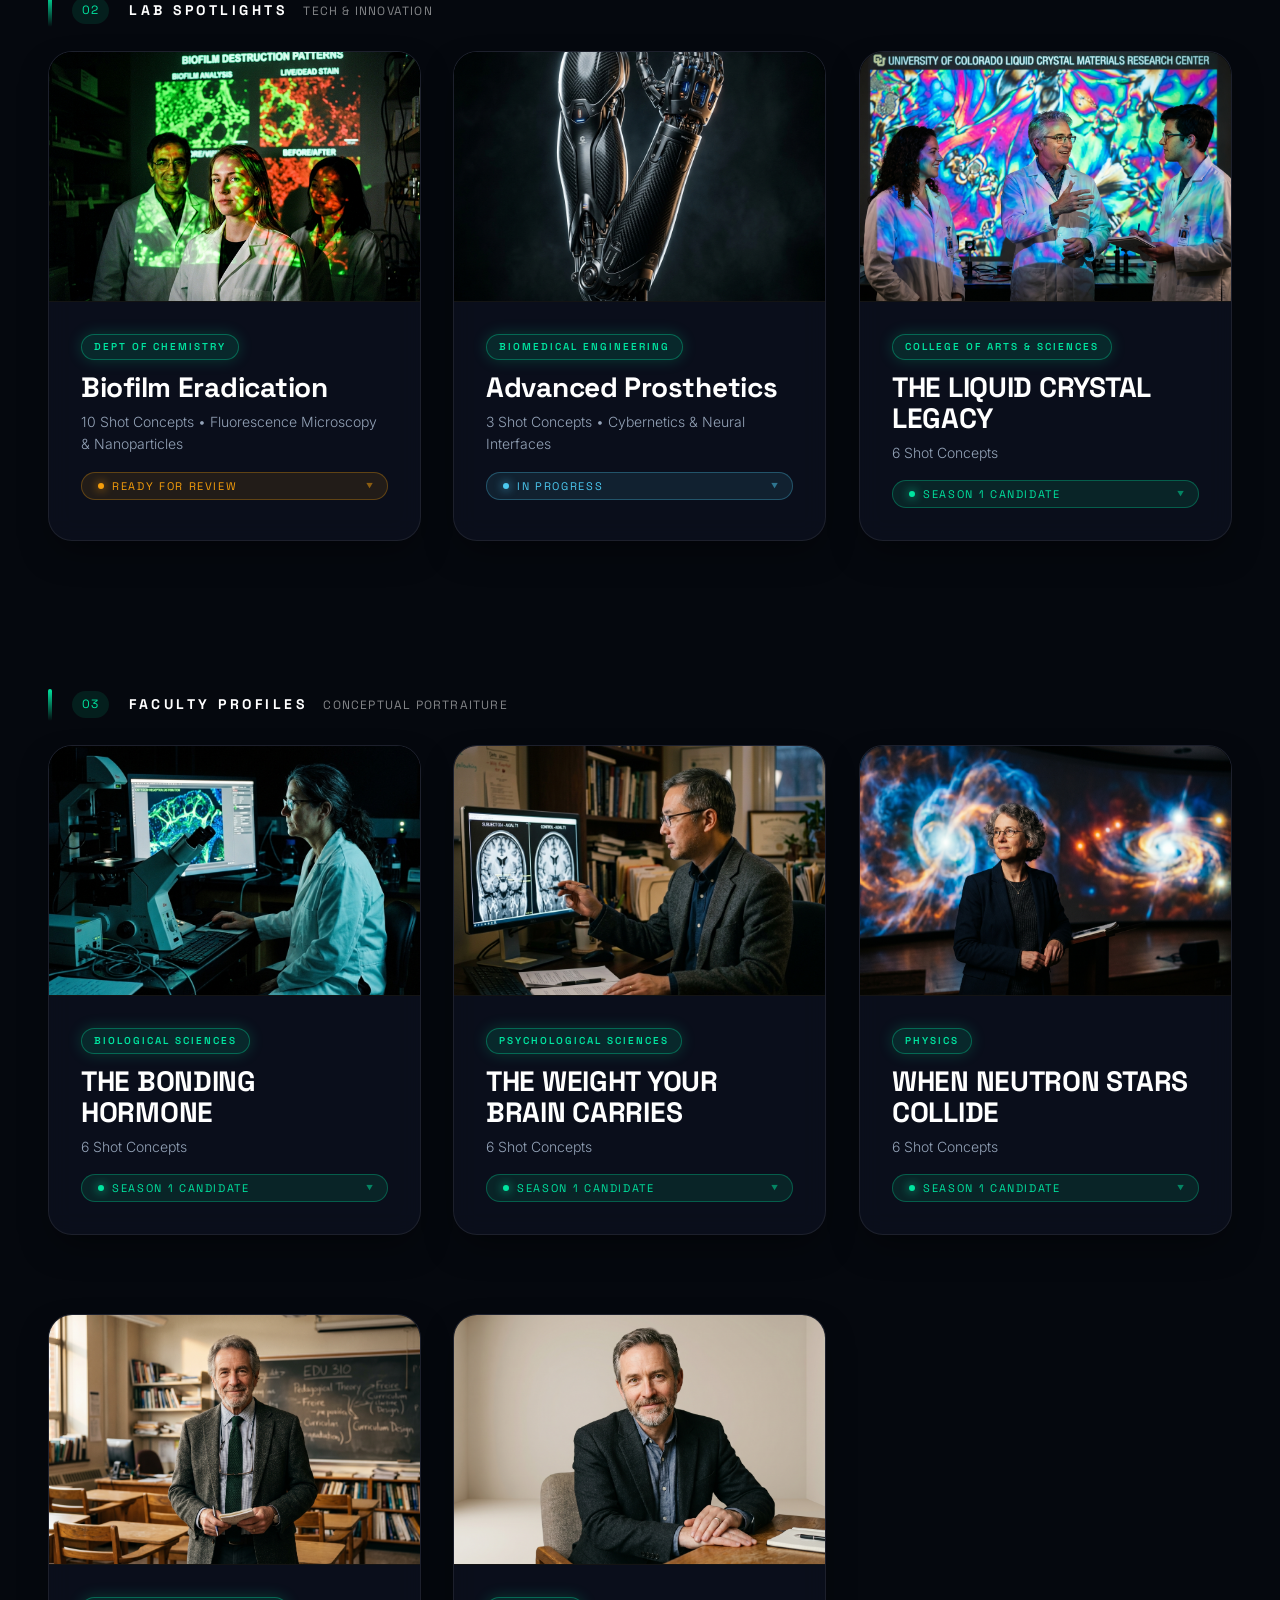
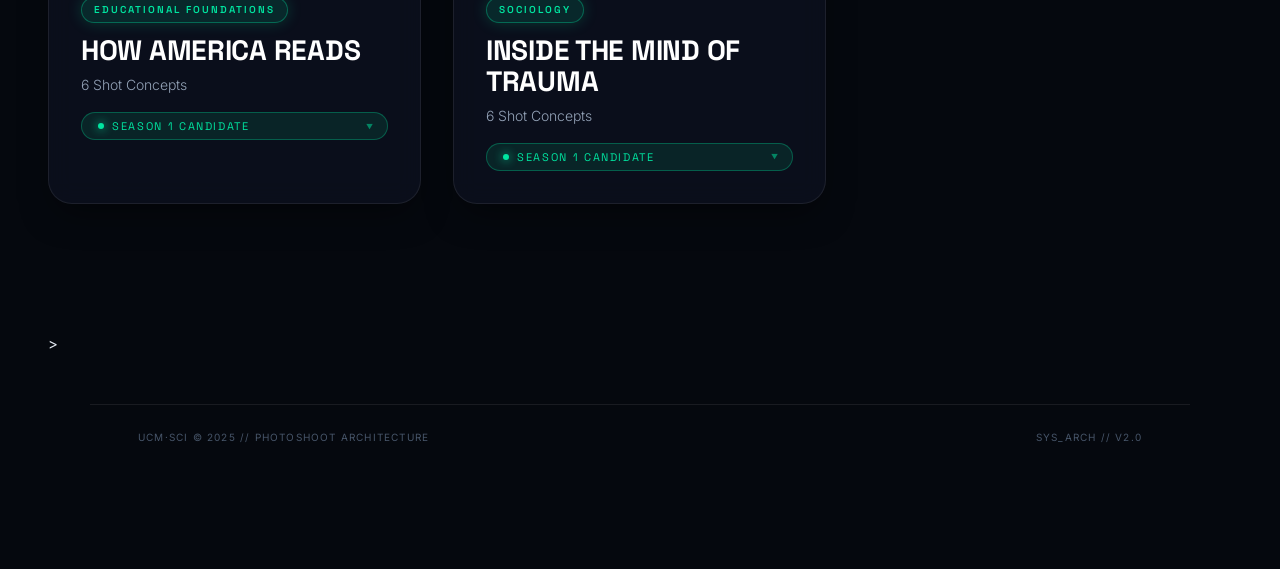
==== commit cc0c5eaa: "feat: Add Initialize Shoot Wizard for scaffolding new projects via UI" ====
--- a/index.html
+++ b/index.html
@@ -220,6 +220,117 @@
   border-radius: 4px;
   border: 1px solid var(--border2);
 }
+
+/* ── INITIALIZE SHOOT WIZARD ── */
+.fab {
+  position: fixed;
+  bottom: 40px;
+  right: 40px;
+  width: 56px;
+  height: 56px;
+  border-radius: 50%;
+  background: var(--green);
+  color: #000;
+  border: none;
+  box-shadow: 0 4px 20px var(--green-glow);
+  cursor: pointer;
+  display: flex;
+  align-items: center;
+  justify-content: center;
+  z-index: 100;
+  transition: transform 0.2s cubic-bezier(0.2, 0.8, 0.2, 1), box-shadow 0.2s;
+}
+.fab:hover {
+  transform: scale(1.1) translateY(-4px);
+  box-shadow: 0 8px 30px var(--green-glow);
+}
+.modal-overlay {
+  position: fixed;
+  inset: 0;
+  background: rgba(0, 0, 0, 0.8);
+  backdrop-filter: blur(8px);
+  -webkit-backdrop-filter: blur(8px);
+  z-index: 200;
+  display: flex;
+  align-items: center;
+  justify-content: center;
+  opacity: 0;
+  pointer-events: none;
+  transition: opacity 0.3s;
+}
+.modal-overlay.active {
+  opacity: 1;
+  pointer-events: all;
+}
+.modal-content {
+  background: var(--surface);
+  border: 1px solid var(--border2);
+  border-radius: 12px;
+  padding: 32px;
+  width: 100%;
+  max-width: 500px;
+  position: relative;
+  transform: translateY(20px) scale(0.95);
+  transition: transform 0.3s cubic-bezier(0.2, 0.8, 0.2, 1);
+  box-shadow: var(--glass-shadow);
+  max-height: 90vh;
+  overflow-y: auto;
+}
+.modal-overlay.active .modal-content {
+  transform: translateY(0) scale(1);
+}
+.modal-close {
+  position: absolute;
+  top: 16px;
+  right: 16px;
+  background: none;
+  border: none;
+  color: var(--muted);
+  font-size: 24px;
+  cursor: pointer;
+}
+.modal-close:hover { color: #fff; }
+.form-group {
+  margin-bottom: 16px;
+}
+.form-group label {
+  display: block;
+  font-size: 11px;
+  color: var(--muted);
+  margin-bottom: 6px;
+  font-family: var(--font-display);
+  letter-spacing: 0.05em;
+  text-transform: uppercase;
+}
+.form-group input, .form-group select {
+  width: 100%;
+  background: var(--bg);
+  border: 1px solid var(--border2);
+  color: #fff;
+  padding: 10px 12px;
+  border-radius: 6px;
+  font-family: var(--font-sans);
+  font-size: 14px;
+}
+.form-group input:focus, .form-group select:focus {
+  outline: none;
+  border-color: var(--green);
+}
+.wiz-btn {
+  width: 100%;
+  background: var(--green);
+  color: #000;
+  border: none;
+  padding: 12px;
+  border-radius: 6px;
+  font-weight: 600;
+  font-size: 14px;
+  cursor: pointer;
+  margin-top: 8px;
+  transition: opacity 0.2s;
+}
+.wiz-btn:hover { opacity: 0.9; }
+
 </style>
 </head>
 <body>
@@ -482,35 +593,65 @@
     </div>
   </div>
 
-  <div class="category-section" id="section-internal" style="margin-bottom: 80px;">
-    <div class="section-label" style="margin-bottom: 24px;">
-      <div class="section-num">04</div>
-      <h2 style="display:flex; align-items:baseline; gap:16px;">Internal Resources <span style="opacity:0.5; font-size:12px; font-weight:normal; letter-spacing:0.1em; text-transform:uppercase;">Templates & Architecture</span></h2>
-    </div>
-    <div class="research-grid" style="grid-template-columns: repeat(auto-fill, minmax(320px, 1fr));">
-<!-- PLACEHOLDER PROJECT CARD -->
-    <a href="_templates/empty_brief.html" id="card-template" class="concept-card project-card doc">
-      <div class="concept-generated-img" style="height: 250px; background: rgba(0,0,0,0.5);">
-         <!-- Placeholder empty space for a thumbnail -->
-         <svg width="48" height="48" viewBox="0 0 24 24" fill="none" stroke="rgba(255,255,255,0.1)" stroke-width="1.5" style="margin: auto;">
-           <rect x="3" y="3" width="18" height="18" rx="2" ry="2"></rect>
-           <circle cx="8.5" cy="8.5" r="1.5"></circle>
-           <polyline points="21 15 16 10 5 21"></polyline>
-         </svg>
-      </div>
-      <div class="concept-meta">
-        <div class="concept-type-badge">New Division</div>
-        <h3 class="concept-title">Project Template</h3>
-        <p class="concept-tagline">Blank blueprint for generating future shoot concepts</p>
-        <div class="status-indicator">
-          <div class="dot"></div>
-          <span>Standby</span>
-        </div>
-      </div>
-    </a>
-
-    </div>
-  </div>
+  >
+
+  <!-- INITIALIZE SHOOT WIZARD -->
+  <button id="fab-init-shoot" class="fab" title="Initialize New Shoot">
+    <svg width="24" height="24" viewBox="0 0 24 24" fill="none" stroke="currentColor" stroke-width="2">
+      <line x1="12" y1="5" x2="12" y2="19"></line>
+      <line x1="5" y1="12" x2="19" y2="12"></line>
+    </svg>
+  </button>
+
+  <div id="modal-overlay" class="modal-overlay">
+    <div class="modal-content">
+      <button id="modal-close" class="modal-close">&times;</button>
+      <h2 style="margin-bottom: 8px; font-family: var(--font-display); color: var(--green); text-transform: uppercase; letter-spacing: 0.1em; font-size: 16px;">Initialize New Shoot</h2>
+      <p style="color: var(--muted); margin-bottom: 24px; font-size: 13px;">Scaffold a new project brief and generate dashboard HTML.</p>
+      
+      <div class="form-group">
+        <label>Folder / Directory Name</label>
+        <input type="text" id="wiz-id" placeholder="e.g. SpaceShoot (no spaces)">
+      </div>
+      <div class="form-group">
+        <label>Project Title</label>
+        <input type="text" id="wiz-title" placeholder="e.g. THE GRAVITY WELL">
+      </div>
+      <div class="form-group">
+        <label>Category (Dashboard Section)</label>
+        <select id="wiz-category">
+          <option value="field-notes">Field Notes</option>
+          <option value="lab-spotlights">Lab Spotlights</option>
+          <option value="faculty-profiles">Faculty Profiles</option>
+        </select>
+      </div>
+      <div class="form-group">
+        <label>Tagline / Details</label>
+        <input type="text" id="wiz-tagline" placeholder="e.g. 4 Shot Concepts • Physics Dept">
+      </div>
+      <div class="form-group">
+        <label>Badge Title (Scientific Domain)</label>
+        <input type="text" id="wiz-badge" placeholder="e.g. Astrophysics">
+      </div>
+      
+      <button id="wiz-generate" class="wiz-btn">Generate Project Assets</button>
+
+      <div id="wiz-output" style="display:none; margin-top: 24px;">
+        <hr style="border:0; border-top: 1px solid var(--border2); margin-bottom: 24px;">
+        <h3 style="font-size: 14px; margin-bottom: 12px; color: var(--text);">1. Download Pre-filled Brief</h3>
+        <p style="font-size: 12px; color: var(--muted); margin-bottom: 12px;">Create a folder named <strong><span id="out-folder"></span></strong> and place this file inside it.</p>
+        <button id="wiz-download" class="wiz-btn" style="background: transparent; border: 1px solid var(--blue); color: var(--blue);">Download shoot-brief.html</button>
+
+        <h3 style="font-size: 14px; margin-top: 24px; margin-bottom: 12px; color: var(--text);">2. Dashboard Card Code</h3>
+        <p style="font-size: 12px; color: var(--muted); margin-bottom: 12px;">Copy this code and paste it inside the <code>index.html</code> file, directly under the <code>&lt;div class="research-grid"&gt;</code> for the category you selected.</p>
+        <div style="position: relative;">
+          <textarea id="wiz-code" readonly style="width: 100%; height: 150px; background: var(--bg); color: var(--text); font-family: monospace; font-size: 11px; padding: 12px; border: 1px solid var(--border2); border-radius: 4px; resize: vertical;"></textarea>
+          <button id="wiz-copy" style="position: absolute; top: 8px; right: 8px; background: var(--surface2); color: var(--text); border: 1px solid var(--border2); padding: 4px 8px; border-radius: 4px; font-size: 10px; cursor: pointer;">Copy Code</button>
+        </div>
+      </div>
+    </div>
+  </div>
+
 </main>
 
 <footer class="footer">
@@ -681,6 +822,195 @@
   // Initialize telemetry on load
   updateTelemetryDashboard();
 
+  
+  // ── WIZARD LOGIC ──
+  const fab = document.getElementById('fab-init-shoot');
+  const modal = document.getElementById('modal-overlay');
+  const closeBtn = document.getElementById('modal-close');
+  const generateBtn = document.getElementById('wiz-generate');
+  const outputDiv = document.getElementById('wiz-output');
+  const copyBtn = document.getElementById('wiz-copy');
+  const dlBtn = document.getElementById('wiz-download');
+  let generatedBlobUrl = null;
+
+  fab.addEventListener('click', () => modal.classList.add('active'));
+  closeBtn.addEventListener('click', () => modal.classList.remove('active'));
+  modal.addEventListener('click', (e) => {
+    if(e.target === modal) modal.classList.remove('active');
+  });
+
+  generateBtn.addEventListener('click', () => {
+    const id = document.getElementById('wiz-id').value.trim() || 'NewShoot';
+    const title = document.getElementById('wiz-title').value.trim() || 'UNTITLED SHOOT';
+    const tagline = document.getElementById('wiz-tagline').value.trim() || 'Brief Details';
+    const badge = document.getElementById('wiz-badge').value.trim() || 'New Division';
+    
+    // 1. Generate Card Code
+    const cardHtml = `
+    <!-- ${id.toUpperCase()} PROJECT CARD -->
+    <a href="${id}/${id.toLowerCase()}-shoot-brief.html" id="card-${id.toLowerCase()}" class="concept-card project-card hero">
+      <div class="concept-generated-img" style="height: 250px; background: rgba(0,0,0,0.5);">
+         <svg width="48" height="48" viewBox="0 0 24 24" fill="none" stroke="rgba(255,255,255,0.1)" stroke-width="1.5" style="margin: auto; display:block; padding-top: 100px;">
+           <rect x="3" y="3" width="18" height="18" rx="2" ry="2"></rect>
+           <circle cx="8.5" cy="8.5" r="1.5"></circle>
+           <polyline points="21 15 16 10 5 21"></polyline>
+         </svg>
+      </div>
+      <div class="concept-meta">
+        <div class="concept-type-badge">${badge}</div>
+        <h3 class="concept-title">${title}</h3>
+        <p class="concept-tagline">${tagline}</p>
+        <div class="status-indicator">
+          <div class="dot"></div>
+          <span>Standby</span>
+        </div>
+      </div>
+    </a>`;
+    
+    document.getElementById('wiz-code').value = cardHtml;
+    document.getElementById('out-folder').innerText = id;
+    
+    // 2. Generate Brief File (Blob)
+    const rawTemplate = `<!DOCTYPE html>
+<html lang="en">
+<head>
+<meta charset="UTF-8">
+<meta name="viewport" content="width=device-width, initial-scale=1.0">
+<title>Shoot Brief Template — Command Center</title>
+<link rel="preconnect" href="https://fonts.googleapis.com">
+<link rel="preconnect" href="https://fonts.gstatic.com" crossorigin>
+<link href="https://fonts.googleapis.com/css2?family=Inter:wght@300;400;500;600&family=Space+Grotesk:wght@500;700&display=swap" rel="stylesheet">
+<link rel="stylesheet" href="../css/theme.css">
+</head>
+<body>
+
+<div style="padding: 40px 48px 0; max-width: 1100px; margin: 0 auto;">
+  <a href="../index.html" style="color: var(--green); text-decoration: none; font-family: var(--font-display); font-size: 11px; letter-spacing: 0.15em; text-transform: uppercase; border-bottom: 1px solid var(--border); padding-bottom: 4px; transition: color 0.2s ease;">← Back to Command Center</a>
+</div>
+
+<!-- ══ COVER ══════════════════════════════════════════════ -->
+<div class="cover">
+  <div class="cover-content">
+    <div class="cover-meta">
+      [Doc Code] <span>/</span> [Organization] <span>/</span> [Department] 
+    </div>
+    <h1>Photography Brief:<br><em>[Project Title]</em></h1>
+    <div class="cover-tag"><span class="pulse-dot"></span> [X] Shot Concepts · AI Prompts Included</div>
+    <div class="cover-sub">
+      <div><strong>Faculty/Subject</strong><br>[Name]</div>
+      <div><strong>Location</strong><br>[Building / Lab]</div>
+      <div><strong>Funding</strong><br>[Grant Info]</div>
+      <div><strong>Date</strong><br>[Month Year]</div>
+    </div>
+  </div>
+</div>
+
+<!-- ══ MAIN RESEARCH / CONTEXT ════════════════════════════ -->
+<main class="page">
+  <div class="section-label">
+    <div class="section-num">01</div>
+    <h2>Project Context</h2>
+  </div>
+
+  <div class="research-grid">
+    <div class="info-card">
+      <h3>The Challenge / Hypothesis</h3>
+      <p>[Explain the core scientific or thematic challenge being researched or highlighted in this shoot.]</p>
+    </div>
+    <div class="info-card">
+      <h3>The Solution / Innovation</h3>
+      <p>[Explain the novel approach or discovery being made by the subjects.]</p>
+    </div>
+  </div>
+
+<!-- ══ SHOT CONCEPTS ══════════════════════════════════════ -->
+  <div class="section-label">
+    <div class="section-num">02</div>
+    <h2>Shot Concepts</h2>
+  </div>
+
+  <div class="type-divider hero">
+    <h3>Concept Category (e.g., Posed / Hero)</h3>
+  </div>
+
+  <!-- CONCEPT A -->
+  <div class="concept-card hero" id="concept-a">
+    <div class="concept-header">
+      <div class="concept-num">A</div>
+      <div class="concept-meta">
+        <div class="concept-type-badge">Primary Hero Shot</div>
+        <div class="concept-title">[Shot Title]</div>
+        <div class="concept-tagline">[One sentence summary of the shot's goal]</div>
+      </div>
+    </div>
+
+    <div class="concept-body">
+      <div class="concept-desc">
+        <p>[Describe the visual direction, composition, framing, and mood in detail.]</p>
+        <ul>
+          <li>[Key compositional note]</li>
+          <li>[Lighting or interaction note]</li>
+        </ul>
+      </div>
+      
+      <div class="concept-tech">
+        <h5>Technical Notes</h5>
+        <div class="tech-line"><span class="tech-key">Aperture</span><span class="tech-val">[f-stop]</span></div>
+        <div class="tech-line"><span class="tech-key">Focal Length</span><span class="tech-val">[mm]</span></div>
+        <div class="tech-line"><span class="tech-key">Focus Element</span><span class="tech-val">[Subject]</span></div>
+        <div class="tech-line"><span class="tech-key">Key Light</span><span class="tech-val">[Lighting Setup]</span></div>
+      </div>
+    </div>
+    
+    <!-- AI GENERATED IMAGE -->
+    <!--
+    <div class="concept-generated-img">
+      <img src="images/placeholder.png" alt="Concept Image">
+    </div>
+    -->
+
+    <div class="concept-prompt">
+      <h5>AI Visualization Prompt — <span>[Style]</span></h5>
+      <div class="prompt-text">[Paste the Midjourney prompt here to generate the visual representation of this shot.]</div>
+    </div>
+  </div>
+
+</main>
+
+<footer class="footer">
+  <div>UCM·SCI © 2025 // Photoshoot Architecture</div>
+  <div>Sys_Arch // v2.0</div>
+</footer>
+
+</body>
+</html>
+`;
+    const finalFileHtml = rawTemplate.replace(/\[Project Title\]/g, title).replace(/\[Name\]/g, badge);
+    
+    if (generatedBlobUrl) URL.revokeObjectURL(generatedBlobUrl);
+    const blob = new Blob([finalFileHtml], { type: 'text/html' });
+    generatedBlobUrl = URL.createObjectURL(blob);
+    
+    dlBtn.onclick = () => {
+      const a = document.createElement('a');
+      a.href = generatedBlobUrl;
+      a.download = `${id.toLowerCase()}-shoot-brief.html`;
+      document.body.appendChild(a);
+      a.click();
+      document.body.removeChild(a);
+    };
+
+    outputDiv.style.display = 'block';
+  });
+
+  copyBtn.addEventListener('click', () => {
+    const code = document.getElementById('wiz-code');
+    code.select();
+    document.execCommand('copy');
+    copyBtn.innerText = 'Copied!';
+    setTimeout(() => copyBtn.innerText = 'Copy Code', 2000);
+  });
+
   // Cinematic Scroll & Spotlight Logic
   const observer = new IntersectionObserver((entries) => {
     entries.forEach(entry => {
